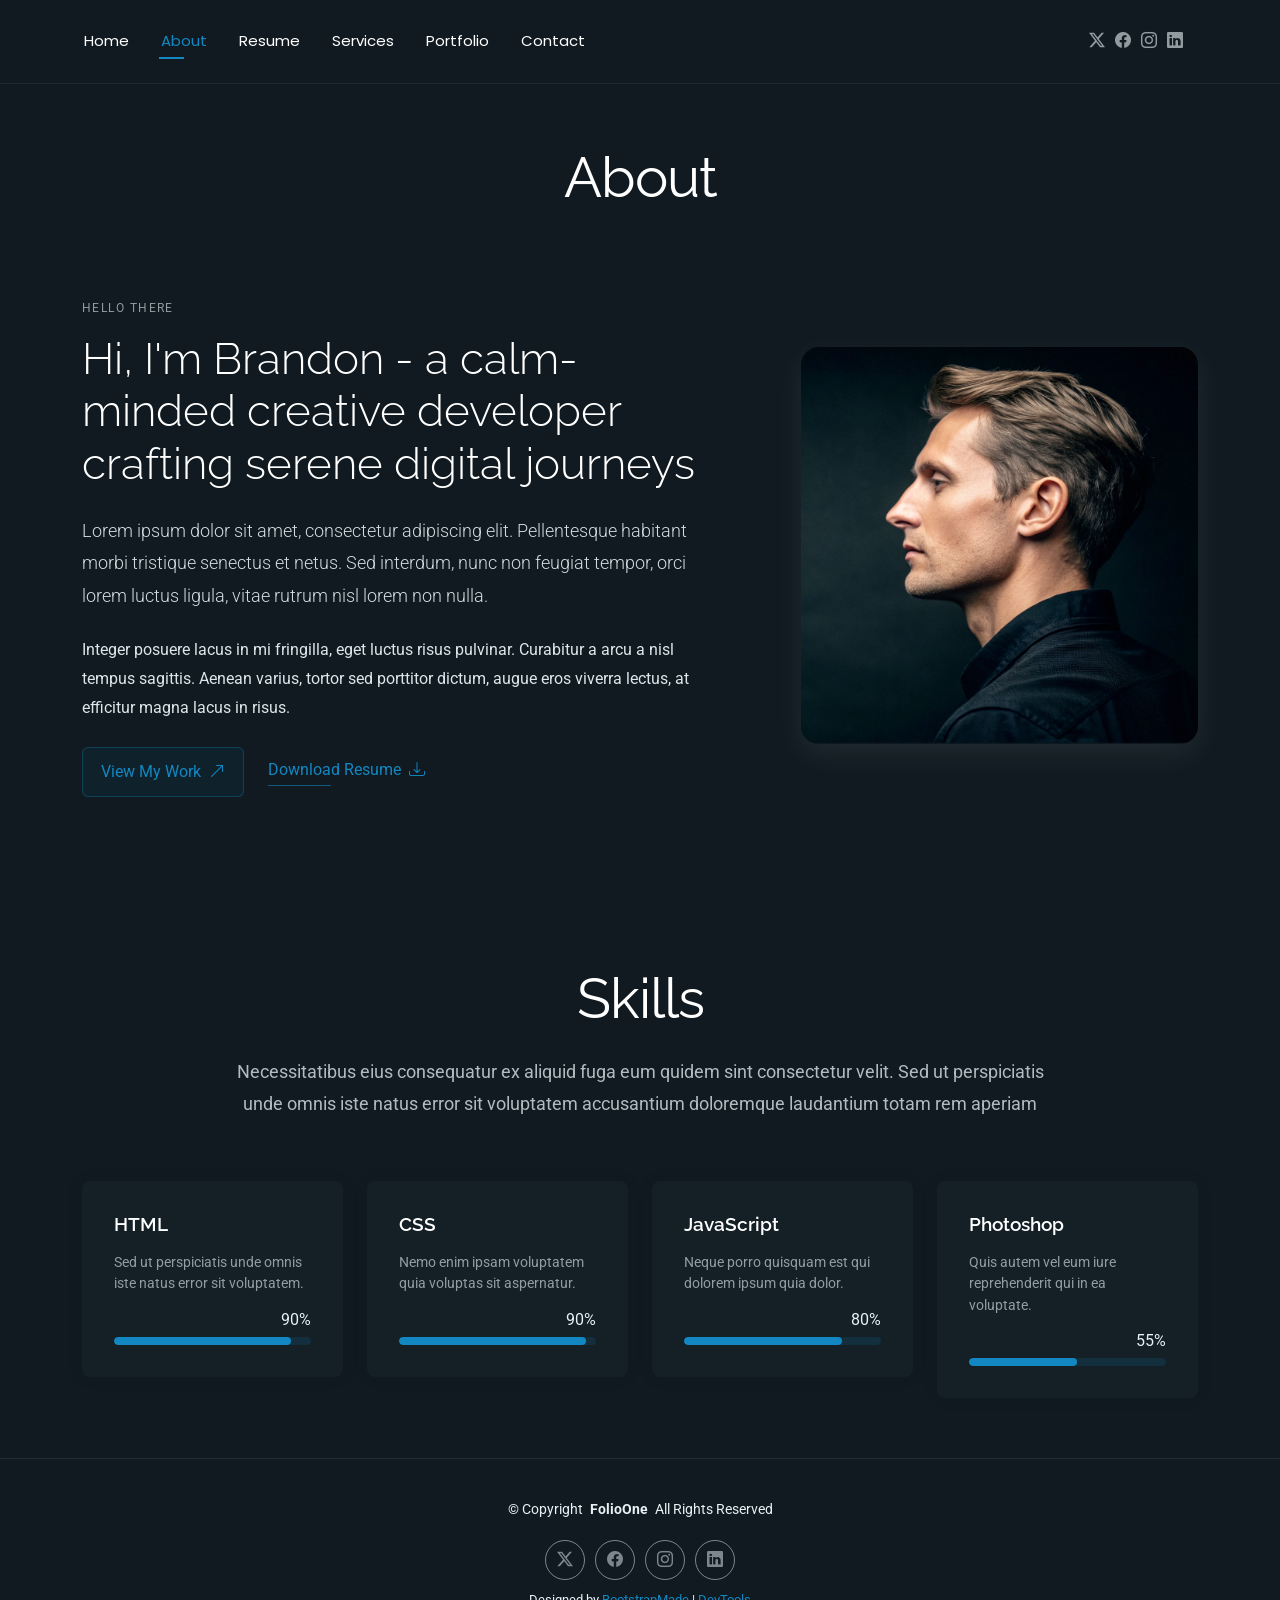
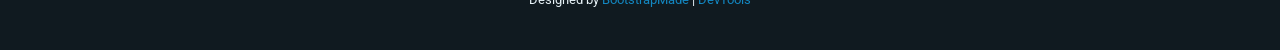
==== about.html @ 077d01af "Initial" ====
<!DOCTYPE html>
<html lang="en">

<head>
  <meta charset="utf-8">
  <meta content="width=device-width, initial-scale=1.0" name="viewport">
  <title>About - FolioOne Bootstrap Template</title>
  <meta name="description" content="">
  <meta name="keywords" content="">

  <!-- Favicons -->
  <link href="assets/img/favicon.png" rel="icon">
  <link href="assets/img/apple-touch-icon.png" rel="apple-touch-icon">

  <!-- Fonts -->
  <link href="https://fonts.googleapis.com" rel="preconnect">
  <link href="https://fonts.gstatic.com" rel="preconnect" crossorigin>
  <link href="https://fonts.googleapis.com/css2?family=Roboto:ital,wght@0,100;0,300;0,400;0,500;0,700;0,900;1,100;1,300;1,400;1,500;1,700;1,900&family=Poppins:ital,wght@0,100;0,200;0,300;0,400;0,500;0,600;0,700;0,800;0,900;1,100;1,200;1,300;1,400;1,500;1,600;1,700;1,800;1,900&family=Raleway:ital,wght@0,100;0,200;0,300;0,400;0,500;0,600;0,700;0,800;0,900;1,100;1,200;1,300;1,400;1,500;1,600;1,700;1,800;1,900&display=swap" rel="stylesheet">

  <!-- Vendor CSS Files -->
  <link href="assets/vendor/bootstrap/css/bootstrap.min.css" rel="stylesheet">
  <link href="assets/vendor/bootstrap-icons/bootstrap-icons.css" rel="stylesheet">
  <link href="assets/vendor/aos/aos.css" rel="stylesheet">
  <link href="assets/vendor/swiper/swiper-bundle.min.css" rel="stylesheet">
  <link href="assets/vendor/glightbox/css/glightbox.min.css" rel="stylesheet">

  <!-- Main CSS File -->
  <link href="assets/css/main.css" rel="stylesheet">

  <!-- =======================================================
  * Template Name: FolioOne
  * Template URL: https://bootstrapmade.com/folioone-bootstrap-portfolio-website-template/
  * Updated: Aug 23 2025 with Bootstrap v5.3.7
  * Author: BootstrapMade.com
  * License: https://bootstrapmade.com/license/
  ======================================================== -->
</head>

<body class="about-page">

  <header id="header" class="header d-flex align-items-center light-background sticky-top">
    <div class="container position-relative d-flex align-items-center justify-content-between">

      <!-- <a href="index.html" class="logo d-flex align-items-center me-auto me-xl-0">
      <img src="assets/img/logo.webp" alt="">
      <h1 class="sitename">FolioOne</h1> 
    </a> -->

      <nav id="navmenu" class="navmenu">
        <ul>
          <li><a href="index.html">Home</a></li>
          <li><a href="about.html" class="active">About</a></li>
          <li><a href="resume.html">Resume</a></li>
          <li><a href="services.html">Services</a></li>
          <li><a href="portfolio.html">Portfolio</a></li>
          <li><a href="contact.html">Contact</a></li>
        </ul>
        <i class="mobile-nav-toggle d-xl-none bi bi-list"></i>
      </nav>

      <div class="header-social-links">
        <a href="#" class="twitter"><i class="bi bi-twitter-x"></i></a>
        <a href="#" class="facebook"><i class="bi bi-facebook"></i></a>
        <a href="#" class="instagram"><i class="bi bi-instagram"></i></a>
        <a href="#" class="linkedin"><i class="bi bi-linkedin"></i></a>
      </div>

    </div>
  </header>

  <main class="main">

    <!-- About Section -->
    <section id="about" class="about section">

      <!-- Section Title -->
      <div class="container section-title" data-aos="fade-up">
        <h2>About</h2>
      </div><!-- End Section Title -->

      <div class="container" data-aos="fade-up" data-aos-delay="100">

        <!-- Intro + Photo -->
        <div class="row align-items-center justify-content-between gy-5 mb-5">
          <div class="col-lg-7" data-aos="fade-right" data-aos-delay="150">
            <div class="intro-content">
              <span class="eyebrow">Hello there</span>
              <h2 class="headline">Hi, I'm Brandon - a calm-minded creative developer crafting serene digital journeys</h2>
              <p class="lead">
                Lorem ipsum dolor sit amet, consectetur adipiscing elit. Pellentesque habitant morbi tristique senectus et netus. Sed interdum, nunc non feugiat tempor, orci lorem luctus ligula, vitae rutrum nisl lorem non nulla.
              </p>
              <p>
                Integer posuere lacus in mi fringilla, eget luctus risus pulvinar. Curabitur a arcu a nisl tempus sagittis. Aenean varius, tortor sed porttitor dictum, augue eros viverra lectus, at efficitur magna lacus in risus.
              </p>

              <div class="cta-group">
                <a href="#portfolio" class="btn-ghost">
                  View My Work <i class="bi bi-arrow-up-right"></i>
                </a>
                <a href="#" class="link-underline">
                  Download Resume <i class="bi bi-download"></i>
                </a>
              </div>
            </div>
          </div>

          <div class="col-lg-5" data-aos="zoom-in" data-aos-delay="250">
            <figure class="profile-figure text-center text-lg-end">
              <img src="assets/img/profile/profile-square-11.webp" alt="Portrait of Alex" class="img-fluid profile-photo">
            </figure>
          </div>
        </div>
        <!-- End Intro + Photo -->
      </div>
    </section><!-- /About Section -->

    <!-- Skills Section -->
    <section id="skills" class="skills section">

      <!-- Section Title -->
      <div class="container section-title" data-aos="fade-up">
        <h2>Skills</h2>
        <p>Necessitatibus eius consequatur ex aliquid fuga eum quidem sint consectetur velit. Sed ut perspiciatis unde omnis iste natus error sit voluptatem accusantium doloremque laudantium totam rem aperiam</p>
      </div><!-- End Section Title -->

      <div class="container" data-aos="fade-up" data-aos-delay="100">

        <div class="row g-4 skills-animation">

          <div class="col-md-6 col-lg-3" data-aos="fade-up" data-aos-delay="100">
            <div class="skill-box">
              <h3>HTML</h3>
              <p>Sed ut perspiciatis unde omnis iste natus error sit voluptatem.</p>
              <span class="text-end d-block">90%</span>
              <div class="progress">
                <div class="progress-bar" role="progressbar" aria-valuenow="90" aria-valuemin="0" aria-valuemax="100"></div>
              </div>
            </div>
          </div>

          <div class="col-md-6 col-lg-3" data-aos="fade-up" data-aos-delay="200">
            <div class="skill-box">
              <h3>CSS</h3>
              <p>Nemo enim ipsam voluptatem quia voluptas sit aspernatur.</p>
              <span class="text-end d-block">90%</span>
              <div class="progress">
                <div class="progress-bar" role="progressbar" aria-valuenow="95" aria-valuemin="0" aria-valuemax="100"></div>
              </div>
            </div>
          </div>

          <div class="col-md-6 col-lg-3" data-aos="fade-up" data-aos-delay="300">
            <div class="skill-box">
              <h3>JavaScript</h3>
              <p>Neque porro quisquam est qui dolorem ipsum quia dolor.</p>
              <span class="text-end d-block">80%</span>
              <div class="progress">
                <div class="progress-bar" role="progressbar" aria-valuenow="80" aria-valuemin="0" aria-valuemax="100"></div>
              </div>
            </div>
          </div>

          <div class="col-md-6 col-lg-3" data-aos="fade-up" data-aos-delay="400">
            <div class="skill-box">
              <h3>Photoshop</h3>
              <p>Quis autem vel eum iure reprehenderit qui in ea voluptate.</p>
              <span class="text-end d-block">55%</span>
              <div class="progress">
                <div class="progress-bar" role="progressbar" aria-valuenow="55" aria-valuemin="0" aria-valuemax="100">
                </div>
              </div>
            </div>
          </div>

        </div>

      </div>

    </section><!-- /Skills Section -->
  </main>

  <footer id="footer" class="footer">

    <div class="container">
      <div class="copyright text-center ">
        <p>© <span>Copyright</span> <strong class="px-1 sitename">FolioOne</strong> <span>All Rights Reserved<br></span></p>
      </div>
      <div class="social-links d-flex justify-content-center">
        <a href=""><i class="bi bi-twitter-x"></i></a>
        <a href=""><i class="bi bi-facebook"></i></a>
        <a href=""><i class="bi bi-instagram"></i></a>
        <a href=""><i class="bi bi-linkedin"></i></a>
      </div>
      <div class="credits">
        <!-- All the links in the footer should remain intact. -->
        <!-- You can delete the links only if you've purchased the pro version. -->
        <!-- Licensing information: https://bootstrapmade.com/license/ -->
        <!-- Purchase the pro version with working PHP/AJAX contact form: [buy-url] -->
        Designed by <a href="https://bootstrapmade.com/">BootstrapMade</a> | <a href="https://bootstrapmade.com/tools/">DevTools</a>
      </div>
    </div>

  </footer>

  <!-- Scroll Top -->
  <a href="#" id="scroll-top" class="scroll-top d-flex align-items-center justify-content-center"><i class="bi bi-arrow-up-short"></i></a>

  <!-- Preloader -->
  <div id="preloader"></div>

  <!-- Vendor JS Files -->
  <script src="assets/vendor/bootstrap/js/bootstrap.bundle.min.js"></script>
  <script src="assets/vendor/php-email-form/validate.js"></script>
  <script src="assets/vendor/aos/aos.js"></script>
  <script src="assets/vendor/typed.js/typed.umd.js"></script>
  <script src="assets/vendor/waypoints/noframework.waypoints.js"></script>
  <script src="assets/vendor/purecounter/purecounter_vanilla.js"></script>
  <script src="assets/vendor/swiper/swiper-bundle.min.js"></script>
  <script src="assets/vendor/imagesloaded/imagesloaded.pkgd.min.js"></script>
  <script src="assets/vendor/isotope-layout/isotope.pkgd.min.js"></script>
  <script src="assets/vendor/glightbox/js/glightbox.min.js"></script>

  <!-- Main JS File -->
  <script src="assets/js/main.js"></script>

</body>

</html>
---- assets/css/main.css ----
/**
* Template Name: FolioOne
* Template URL: https://bootstrapmade.com/folioone-bootstrap-portfolio-website-template/
* Updated: Aug 23 2025 with Bootstrap v5.3.7
* Author: BootstrapMade.com
* License: https://bootstrapmade.com/license/
*/

/*--------------------------------------------------------------
# Font & Color Variables
# Help: https://bootstrapmade.com/color-system/
--------------------------------------------------------------*/
/* Fonts */
:root {
  --default-font: "Roboto",  system-ui, -apple-system, "Segoe UI", Roboto, "Helvetica Neue", Arial, "Noto Sans", "Liberation Sans", sans-serif, "Apple Color Emoji", "Segoe UI Emoji", "Segoe UI Symbol", "Noto Color Emoji";
  --heading-font: "Raleway",  sans-serif;
  --nav-font: "Poppins",  sans-serif;
}

/* Global Colors - The following color variables are used throughout the website. Updating them here will change the color scheme of the entire website */
:root { 
  --background-color: #101a20; /* Background color for the entire website, including individual sections */
  --default-color: #e7f2f7; /* Default color used for the majority of the text content across the entire website */
  --heading-color: #ffffff; /* Color for headings, subheadings and title throughout the website */
  --accent-color: #1387c1; /* Accent color that represents your brand on the website. It's used for buttons, links, and other elements that need to stand out */
  --surface-color: #141f26; /* The surface color is used as a background of boxed elements within sections, such as cards, icon boxes, or other elements that require a visual separation from the global background. */
  --contrast-color: #ffffff; /* Contrast color for text, ensuring readability against backgrounds of accent, heading, or default colors. */
}

/* Nav Menu Colors - The following color variables are used specifically for the navigation menu. They are separate from the global colors to allow for more customization options */
:root {
  --nav-color: #ffffff;  /* The default color of the main navmenu links */
  --nav-hover-color: #1387c1; /* Applied to main navmenu links when they are hovered over or active */
  --nav-mobile-background-color: #213642; /* Used as the background color for mobile navigation menu */
  --nav-dropdown-background-color: #051117; /* Used as the background color for dropdown items that appear when hovering over primary navigation items */
  --nav-dropdown-color: #e7f2f7; /* Used for navigation links of the dropdown items in the navigation menu. */
  --nav-dropdown-hover-color: #1387c1; /* Similar to --nav-hover-color, this color is applied to dropdown navigation links when they are hovered over. */
}

/* Color Presets - These classes override global colors when applied to any section or element, providing reuse of the sam color scheme. */

.light-background {
  --background-color: #142027;
  --surface-color: #325264;
}

.dark-background {
  --background-color: #0b1419;
  --default-color: #ffffff;
  --heading-color: #ffffff;
  --surface-color: #252525;
  --contrast-color: #ffffff;
}

/* Smooth scroll */
:root {
  scroll-behavior: smooth;
}

/*--------------------------------------------------------------
# General Styling & Shared Classes
--------------------------------------------------------------*/
body {
  color: var(--default-color);
  background-color: var(--background-color);
  font-family: var(--default-font);
}

a {
  color: var(--accent-color);
  text-decoration: none;
  transition: 0.3s;
}

a:hover {
  color: color-mix(in srgb, var(--accent-color), transparent 25%);
  text-decoration: none;
}

h1,
h2,
h3,
h4,
h5,
h6 {
  color: var(--heading-color);
  font-family: var(--heading-font);
}

/* PHP Email Form Messages
------------------------------*/
.php-email-form .error-message {
  display: none;
  background: #df1529;
  color: #ffffff;
  text-align: left;
  padding: 15px;
  margin-bottom: 24px;
  font-weight: 600;
}

.php-email-form .sent-message {
  display: none;
  color: #ffffff;
  background: #059652;
  text-align: center;
  padding: 15px;
  margin-bottom: 24px;
  font-weight: 600;
}

.php-email-form .loading {
  display: none;
  background: var(--surface-color);
  text-align: center;
  padding: 15px;
  margin-bottom: 24px;
}

.php-email-form .loading:before {
  content: "";
  display: inline-block;
  border-radius: 50%;
  width: 24px;
  height: 24px;
  margin: 0 10px -6px 0;
  border: 3px solid var(--accent-color);
  border-top-color: var(--surface-color);
  animation: php-email-form-loading 1s linear infinite;
}

@keyframes php-email-form-loading {
  0% {
    transform: rotate(0deg);
  }

  100% {
    transform: rotate(360deg);
  }
}

/*--------------------------------------------------------------
# Global Header
--------------------------------------------------------------*/
.header {
  --background-color: rgba(255, 255, 255, 0);
  color: var(--default-color);
  background-color: var(--background-color);
  padding: 15px 0;
  transition: all 0.5s;
  z-index: 997;
  border-bottom: 1px solid color-mix(in srgb, var(--default-color), transparent 92%);
}

.header .logo {
  line-height: 1;
}

.header .logo img {
  max-height: 36px;
  margin-right: 8px;
}

.header .logo h1 {
  font-size: 32px;
  margin: 0;
  font-weight: 400;
  color: var(--heading-color);
}

.header .header-social-links {
  padding-right: 15px;
}

.header .header-social-links a {
  color: color-mix(in srgb, var(--default-color), transparent 40%);
  padding-left: 6px;
  display: inline-block;
  transition: 0.3s;
  font-size: 16px;
}

.header .header-social-links a:hover {
  color: var(--default-color);
}

.header .header-social-links a i {
  line-height: 0px;
}

@media (max-width: 1200px) {
  .header .logo {
    order: 1;
  }

  .header .header-social-links {
    order: 2;
  }

  .header .navmenu {
    order: 3;
  }
}

/* Global Header on Scroll
------------------------------*/
.scrolled .header {
  --background-color: rgba(16, 26, 32, 0.9);
}

/*--------------------------------------------------------------
# Navigation Menu
--------------------------------------------------------------*/
/* Desktop Navigation */
@media (min-width: 1200px) {
  .navmenu {
    padding: 0;
  }

  .navmenu ul {
    margin: 0;
    padding: 0;
    display: flex;
    list-style: none;
    align-items: center;
  }

  .navmenu li {
    position: relative;
  }

  .navmenu>ul>li {
    white-space: nowrap;
    padding: 15px 28px 15px 0;
  }

  .navmenu>ul>li:last-child {
    padding-right: 0;
  }

  .navmenu a,
  .navmenu a:focus {
    color: var(--nav-color);
    font-size: 15px;
    padding: 0 2px;
    font-family: var(--nav-font);
    font-weight: 400;
    display: flex;
    align-items: center;
    justify-content: space-between;
    white-space: nowrap;
    transition: 0.3s;
    position: relative;
  }

  .navmenu a i,
  .navmenu a:focus i {
    font-size: 12px;
    line-height: 0;
    margin-left: 5px;
    transition: 0.3s;
  }

  .navmenu>ul>li>a:before {
    content: "";
    position: absolute;
    height: 2px;
    bottom: -6px;
    left: 0;
    background-color: var(--nav-hover-color);
    visibility: hidden;
    width: 0px;
    transition: all 0.3s ease-in-out 0s;
  }

  .navmenu a:hover:before,
  .navmenu li:hover>a:before,
  .navmenu .active:before {
    visibility: visible;
    width: 25px;
  }

  .navmenu li:hover>a,
  .navmenu .active,
  .navmenu .active:focus {
    color: var(--nav-hover-color);
  }

  .navmenu .dropdown ul {
    margin: 0;
    padding: 10px 0;
    background: var(--nav-dropdown-background-color);
    display: block;
    position: absolute;
    visibility: hidden;
    left: -5px;
    top: 130%;
    opacity: 0;
    transition: 0.3s;
    border-radius: 4px;
    z-index: 99;
    box-shadow: 0px 0px 30px rgba(0, 0, 0, 0.1);
  }

  .navmenu .dropdown ul li {
    min-width: 200px;
  }

  .navmenu .dropdown ul a {
    padding: 10px 20px;
    font-size: 15px;
    text-transform: none;
    color: var(--nav-dropdown-color);
  }

  .navmenu .dropdown ul a i {
    font-size: 12px;
  }

  .navmenu .dropdown ul a:hover,
  .navmenu .dropdown ul .active:hover,
  .navmenu .dropdown ul li:hover>a {
    color: var(--nav-dropdown-hover-color);
  }

  .navmenu .dropdown:hover>ul {
    opacity: 1;
    top: 100%;
    visibility: visible;
  }

  .navmenu .dropdown .dropdown ul {
    top: 0;
    left: -90%;
    visibility: hidden;
  }

  .navmenu .dropdown .dropdown:hover>ul {
    opacity: 1;
    top: 0;
    left: -100%;
    visibility: visible;
  }
}

/* Mobile Navigation */
@media (max-width: 1199px) {
  .mobile-nav-toggle {
    color: var(--nav-color);
    font-size: 28px;
    line-height: 0;
    margin-right: 10px;
    cursor: pointer;
    transition: color 0.3s;
  }

  .navmenu {
    padding: 0;
    z-index: 9997;
  }

  .navmenu ul {
    display: none;
    list-style: none;
    position: absolute;
    inset: 60px 20px 20px 20px;
    padding: 10px 0;
    margin: 0;
    border-radius: 6px;
    background-color: var(--nav-mobile-background-color);
    border: 1px solid color-mix(in srgb, var(--default-color), transparent 90%);
    box-shadow: none;
    overflow-y: auto;
    transition: 0.3s;
    z-index: 9998;
  }

  .navmenu a,
  .navmenu a:focus {
    color: var(--nav-dropdown-color);
    padding: 10px 20px;
    font-family: var(--nav-font);
    font-size: 17px;
    font-weight: 500;
    display: flex;
    align-items: center;
    justify-content: space-between;
    white-space: nowrap;
    transition: 0.3s;
  }

  .navmenu a i,
  .navmenu a:focus i {
    font-size: 12px;
    line-height: 0;
    margin-left: 5px;
    width: 30px;
    height: 30px;
    display: flex;
    align-items: center;
    justify-content: center;
    border-radius: 50%;
    transition: 0.3s;
    background-color: color-mix(in srgb, var(--accent-color), transparent 90%);
  }

  .navmenu a i:hover,
  .navmenu a:focus i:hover {
    background-color: var(--accent-color);
    color: var(--contrast-color);
  }

  .navmenu a:hover,
  .navmenu .active,
  .navmenu .active:focus {
    color: var(--nav-dropdown-hover-color);
  }

  .navmenu .active i,
  .navmenu .active:focus i {
    background-color: var(--accent-color);
    color: var(--contrast-color);
    transform: rotate(180deg);
  }

  .navmenu .dropdown ul {
    position: static;
    display: none;
    z-index: 99;
    padding: 10px 0;
    margin: 10px 20px;
    background-color: var(--nav-dropdown-background-color);
    transition: all 0.5s ease-in-out;
  }

  .navmenu .dropdown ul ul {
    background-color: rgba(33, 37, 41, 0.1);
  }

  .navmenu .dropdown>.dropdown-active {
    display: block;
    background-color: rgba(33, 37, 41, 0.03);
  }

  .mobile-nav-active {
    overflow: hidden;
  }

  .mobile-nav-active .mobile-nav-toggle {
    color: #fff;
    position: absolute;
    font-size: 32px;
    top: 15px;
    right: 15px;
    margin-right: 0;
    z-index: 9999;
  }

  .mobile-nav-active .navmenu {
    position: fixed;
    overflow: hidden;
    inset: 0;
    background: rgba(33, 37, 41, 0.8);
    transition: 0.3s;
  }

  .mobile-nav-active .navmenu>ul {
    display: block;
  }
}

/*--------------------------------------------------------------
# Global Footer
--------------------------------------------------------------*/
.footer {
  color: var(--default-color);
  background-color: var(--background-color);
  font-size: 14px;
  padding: 40px 0;
  position: relative;
  border-top: 1px solid color-mix(in srgb, var(--default-color), transparent 92%);
}

.footer .copyright p {
  margin-bottom: 0;
}

.footer .social-links {
  margin-top: 20px;
}

.footer .social-links a {
  display: flex;
  align-items: center;
  justify-content: center;
  width: 40px;
  height: 40px;
  border-radius: 50%;
  border: 1px solid color-mix(in srgb, var(--default-color), transparent 50%);
  font-size: 16px;
  color: color-mix(in srgb, var(--default-color), transparent 50%);
  margin: 0 5px;
  transition: 0.3s;
}

.footer .social-links a:hover {
  color: var(--accent-color);
  border-color: var(--accent-color);
}

.footer .credits {
  margin-top: 10px;
  font-size: 13px;
  text-align: center;
}

/*--------------------------------------------------------------
# Preloader
--------------------------------------------------------------*/
#preloader {
  position: fixed;
  inset: 0;
  z-index: 9999;
  overflow: hidden;
  background-color: var(--background-color);
  transition: all 0.6s ease-out;
  width: 100%;
  height: 100vh;
}

#preloader:before,
#preloader:after {
  content: "";
  position: absolute;
  border: 4px solid var(--accent-color);
  border-radius: 50%;
  animation: animate-preloader 2s cubic-bezier(0, 0.2, 0.8, 1) infinite;
}

#preloader:after {
  animation-delay: -0.5s;
}

@keyframes animate-preloader {
  0% {
    width: 10px;
    height: 10px;
    top: calc(50% - 5px);
    left: calc(50% - 5px);
    opacity: 1;
  }

  100% {
    width: 72px;
    height: 72px;
    top: calc(50% - 36px);
    left: calc(50% - 36px);
    opacity: 0;
  }
}

/*--------------------------------------------------------------
# Scroll Top Button
--------------------------------------------------------------*/
.scroll-top {
  position: fixed;
  visibility: hidden;
  opacity: 0;
  right: 15px;
  bottom: -15px;
  z-index: 99999;
  background-color: var(--accent-color);
  width: 44px;
  height: 44px;
  border-radius: 50px;
  transition: all 0.4s;
}

.scroll-top i {
  font-size: 24px;
  color: var(--contrast-color);
  line-height: 0;
}

.scroll-top:hover {
  background-color: color-mix(in srgb, var(--accent-color), transparent 20%);
  color: var(--contrast-color);
}

.scroll-top.active {
  visibility: visible;
  opacity: 1;
  bottom: 15px;
}

/*--------------------------------------------------------------
# Disable aos animation delay on mobile devices
--------------------------------------------------------------*/
@media screen and (max-width: 768px) {
  [data-aos-delay] {
    transition-delay: 0 !important;
  }
}

/*--------------------------------------------------------------
# Global Page Titles & Breadcrumbs
--------------------------------------------------------------*/
.page-title {
  color: var(--default-color);
  background-color: var(--background-color);
  position: relative;
}

.page-title .heading {
  padding: 80px 0;
  border-top: 1px solid color-mix(in srgb, var(--default-color), transparent 90%);
}

.page-title .heading h1 {
  font-size: 38px;
  font-weight: 700;
}

.page-title nav {
  background-color: color-mix(in srgb, var(--default-color), transparent 96%);
  padding: 20px 0;
}

.page-title nav ol {
  display: flex;
  flex-wrap: wrap;
  list-style: none;
  padding: 0;
  margin: 0;
  font-size: 16px;
  font-weight: 400;
}

.page-title nav ol li+li {
  padding-left: 10px;
}

.page-title nav ol li+li::before {
  content: "/";
  display: inline-block;
  padding-right: 10px;
  color: color-mix(in srgb, var(--default-color), transparent 70%);
}

/*--------------------------------------------------------------
# Global Sections
--------------------------------------------------------------*/
section,
.section {
  color: var(--default-color);
  background-color: var(--background-color);
  padding: 60px 0;
  scroll-margin-top: 100px;
  overflow: clip;
}

@media (max-width: 1199px) {

  section,
  .section {
    scroll-margin-top: 66px;
  }
}

/*--------------------------------------------------------------
# Global Section Titles
--------------------------------------------------------------*/
.section-title {
  text-align: center;
  padding-bottom: 60px;
  position: relative;
}

.section-title h2 {
  font-size: 3.5rem;
  font-weight: 400;
  line-height: 1.2;
  color: var(--heading-color);
  margin-bottom: 1.5rem;
  letter-spacing: -1px;
}

@media (max-width: 768px) {
  .section-title h2 {
    font-size: 2.5rem;
  }
}

.section-title p {
  font-size: 1.125rem;
  line-height: 1.8;
  color: color-mix(in srgb, var(--default-color), transparent 25%);
  max-width: 900px;
  margin: 0 auto;
  text-wrap: balance;
}

/*--------------------------------------------------------------
# Hero Section
--------------------------------------------------------------*/
.hero {
  padding: 80px 0;
  min-height: 100vh;
  display: flex;
  align-items: center;
}

.hero .hero-content h1 {
  font-size: 3.5rem;
  font-weight: 700;
  margin-bottom: 1rem;
  line-height: 1.2;
}

.hero .hero-content h1 .highlight {
  color: var(--accent-color);
  position: relative;
}

.hero .hero-content h1 .highlight::after {
  content: "";
  position: absolute;
  bottom: 0;
  left: 0;
  width: 100%;
  height: 3px;
  background: linear-gradient(90deg, var(--accent-color), color-mix(in srgb, var(--accent-color), transparent 50%));
  border-radius: 2px;
}

@media (max-width: 768px) {
  .hero .hero-content h1 {
    font-size: 2.5rem;
  }
}

.hero .hero-content h2 {
  font-size: 1.5rem;
  font-weight: 400;
  margin-bottom: 2rem;
  color: color-mix(in srgb, var(--default-color), transparent 20%);
}

.hero .hero-content h2 .typed {
  color: var(--accent-color);
  font-weight: 600;
}

@media (max-width: 768px) {
  .hero .hero-content h2 {
    font-size: 1.25rem;
  }
}

.hero .hero-content p {
  font-size: 1.1rem;
  line-height: 1.6;
  margin-bottom: 2.5rem;
  color: color-mix(in srgb, var(--default-color), transparent 30%);
}

.hero .hero-actions {
  display: flex;
  gap: 1rem;
  margin-bottom: 3rem;
}

.hero .hero-actions .btn {
  padding: 12px 30px;
  border-radius: 50px;
  font-weight: 600;
  text-decoration: none;
  transition: all 0.3s ease;
  border: 2px solid;
}

.hero .hero-actions .btn.btn-primary {
  background: var(--accent-color);
  color: var(--contrast-color);
  border-color: var(--accent-color);
}

.hero .hero-actions .btn.btn-primary:hover {
  background: color-mix(in srgb, var(--accent-color), black 15%);
  border-color: color-mix(in srgb, var(--accent-color), black 15%);
  transform: translateY(-2px);
}

.hero .hero-actions .btn.btn-outline {
  background: transparent;
  color: var(--accent-color);
  border-color: var(--accent-color);
}

.hero .hero-actions .btn.btn-outline:hover {
  transform: translateY(-2px);
}

@media (max-width: 576px) {
  .hero .hero-actions {
    flex-direction: column;
  }

  .hero .hero-actions .btn {
    text-align: center;
  }
}

.hero .social-links {
  display: flex;
  gap: 1rem;
}

.hero .social-links a {
  width: 45px;
  height: 45px;
  background: var(--surface-color);
  border-radius: 50%;
  display: flex;
  align-items: center;
  justify-content: center;
  color: var(--default-color);
  font-size: 1.2rem;
  transition: all 0.3s ease;
}

.hero .social-links a:hover {
  background: var(--accent-color);
  color: var(--contrast-color);
  transform: translateY(-3px);
  box-shadow: 0 8px 25px color-mix(in srgb, var(--accent-color), transparent 70%);
}

.hero .hero-image {
  position: relative;
}

.hero .hero-image .image-wrapper {
  position: relative;
  max-width: 450px;
  margin: 0 auto;
}

.hero .hero-image .image-wrapper img {
  border-radius: 20px;
  box-shadow: 0 5px 15px color-mix(in srgb, var(--default-color), transparent 95%);
  transition: transform 0.3s ease;
}

.hero .hero-image .image-wrapper img:hover {
  transform: scale(1.02);
}

.hero .hero-image .floating-elements {
  position: absolute;
  top: 0;
  left: 0;
  right: 0;
  bottom: 0;
  pointer-events: none;
}

.hero .hero-image .floating-elements .floating-card {
  position: absolute;
  background: var(--surface-color);
  padding: 15px 20px;
  border-radius: 15px;
  box-shadow: 0 10px 30px color-mix(in srgb, var(--default-color), transparent 90%);
  display: flex;
  align-items: center;
  gap: 10px;
  font-weight: 600;
  animation: float 3s ease-in-out infinite;
}

.hero .hero-image .floating-elements .floating-card i {
  font-size: 1.5rem;
  color: var(--accent-color);
}

.hero .hero-image .floating-elements .floating-card.design {
  top: 10%;
  right: -10%;
  animation-delay: 0s;
}

.hero .hero-image .floating-elements .floating-card.code {
  bottom: 30%;
  left: -15%;
  animation-delay: 1s;
}

.hero .hero-image .floating-elements .floating-card.creativity {
  top: 60%;
  right: -5%;
  animation-delay: 2s;
}

@media (max-width: 992px) {
  .hero .hero-image .floating-elements .floating-card {
    display: none;
  }
}

@keyframes float {

  0%,
  100% {
    transform: translateY(0px);
  }

  50% {
    transform: translateY(-10px);
  }
}

@media (max-width: 992px) {
  .hero .hero-content {
    text-align: center;
    margin-bottom: 3rem;
  }
}

/*--------------------------------------------------------------
# About Section
--------------------------------------------------------------*/
.about .intro-content .eyebrow {
  display: inline-block;
  letter-spacing: 0.12em;
  text-transform: uppercase;
  font-size: 12px;
  color: color-mix(in srgb, var(--default-color), transparent 40%);
  margin-bottom: 16px;
}

.about .intro-content .headline {
  font-family: var(--heading-font);
  font-weight: 300;
  line-height: 1.2;
  font-size: clamp(28px, 4vw, 44px);
  margin: 0 0 24px 0;
}

.about .intro-content .lead {
  font-size: 18px;
  line-height: 1.8;
  color: color-mix(in srgb, var(--default-color), transparent 10%);
  margin-bottom: 24px;
}

.about .intro-content p {
  line-height: 1.8;
  margin-bottom: 24px;
  color: color-mix(in srgb, var(--default-color), transparent 5%);
}

.about .intro-content .cta-group {
  display: flex;
  gap: 24px;
  align-items: center;
  margin-top: 24px;
}

.about .intro-content .cta-group .btn-ghost {
  display: inline-flex;
  align-items: center;
  gap: 8px;
  padding: 12px 18px;
  border-radius: 6px;
  color: var(--accent-color);
  background: color-mix(in srgb, var(--accent-color), transparent 92%);
  border: 1px solid color-mix(in srgb, var(--accent-color), transparent 70%);
  transition: 0.3s ease-in-out;
}

.about .intro-content .cta-group .btn-ghost:hover,
.about .intro-content .cta-group .btn-ghost:focus {
  color: var(--contrast-color);
  background: var(--accent-color);
  border-color: var(--accent-color);
  outline: none;
  box-shadow: 0 0 0 3px color-mix(in srgb, var(--accent-color), transparent 70%);
}

.about .intro-content .cta-group .link-underline {
  display: inline-flex;
  align-items: center;
  gap: 8px;
  position: relative;
  color: var(--accent-color);
  padding-bottom: 4px;
  transition: 0.3s ease-in-out;
}

.about .intro-content .cta-group .link-underline::after {
  content: "";
  position: absolute;
  left: 0;
  right: 0;
  bottom: 0;
  height: 1px;
  background: color-mix(in srgb, var(--accent-color), transparent 40%);
  transform: scaleX(0.4);
  transform-origin: left;
  transition: 0.3s ease-in-out;
}

.about .intro-content .cta-group .link-underline:hover,
.about .intro-content .cta-group .link-underline:focus {
  color: color-mix(in srgb, var(--accent-color), transparent 10%);
  outline: none;
}

.about .intro-content .cta-group .link-underline:hover::after,
.about .intro-content .cta-group .link-underline:focus::after {
  transform: scaleX(1);
}

.about .profile-figure {
  margin: 0;
}

.about .profile-figure .profile-photo {
  width: 88%;
  max-width: 440px;
  border-radius: 18px;
  box-shadow: 0 10px 30px color-mix(in srgb, var(--default-color), transparent 92%);
  transform: translateY(0);
  transition: transform 0.3s ease-in-out;
}

.about .profile-figure .profile-caption {
  margin-top: 24px;
  display: flex;
  align-items: center;
  justify-content: center;
}

.about .profile-figure .profile-caption .meta {
  font-size: 14px;
  color: color-mix(in srgb, var(--default-color), transparent 20%);
}

.about .profile-figure .profile-caption .meta .funfact {
  font-size: 13px;
  margin-top: 4px;
  color: color-mix(in srgb, var(--default-color), transparent 35%);
}

.about .profile-figure:hover .profile-photo {
  transform: translateY(-4px);
}

.about .skill-item {
  padding: 24px;
  border-radius: 6px;
  transition: 0.3s ease-in-out;
  background: color-mix(in srgb, var(--surface-color), var(--accent-color) 2%);
  border: 1px solid color-mix(in srgb, var(--default-color), transparent 88%);
  height: 100%;
}

.about .skill-item i {
  font-size: 24px;
  color: var(--accent-color);
  margin-bottom: 16px;
  display: inline-block;
}

.about .skill-item h3 {
  font-size: 16px;
  margin-bottom: 6px;
  font-weight: 500;
}

.about .skill-item p {
  margin: 0;
  font-size: 14px;
  color: color-mix(in srgb, var(--default-color), transparent 25%);
}

.about .skill-item:hover {
  transform: translateY(-3px);
  border-color: color-mix(in srgb, var(--accent-color), transparent 60%);
  box-shadow: 0 10px 30px color-mix(in srgb, var(--default-color), transparent 92%);
}

.about .timeline-item {
  position: relative;
  padding-left: 26px;
}

.about .timeline-item time {
  display: inline-block;
  font-size: 12px;
  letter-spacing: 0.08em;
  text-transform: uppercase;
  color: color-mix(in srgb, var(--default-color), transparent 45%);
  margin-bottom: 6px;
}

.about .timeline-item h4 {
  font-size: 18px;
  font-weight: 400;
  margin: 0 0 6px;
}

.about .timeline-item p {
  font-size: 14px;
  color: color-mix(in srgb, var(--default-color), transparent 25%);
  margin: 0;
}

.about .timeline-item .dot {
  position: absolute;
  left: 0;
  top: 4px;
  width: 10px;
  height: 10px;
  border-radius: 50%;
  background: var(--accent-color);
  box-shadow: 0 0 0 6px color-mix(in srgb, var(--accent-color), transparent 80%);
}

.about .personal-quote {
  padding: 24px 0;
}

.about .personal-quote p {
  font-family: var(--heading-font);
  font-weight: 300;
  font-size: clamp(20px, 3vw, 28px);
  line-height: 1.5;
  color: color-mix(in srgb, var(--default-color), transparent 5%);
  margin: 0 auto;
  max-width: 800px;
}

.about .fact-pill {
  display: flex;
  align-items: center;
  justify-content: center;
  gap: 10px;
  padding: 10px 14px;
  border-radius: 999px;
  border: 1px solid color-mix(in srgb, var(--default-color), transparent 85%);
  background: var(--surface-color);
  color: color-mix(in srgb, var(--default-color), transparent 10%);
  transition: 0.3s ease-in-out;
}

.about .fact-pill i {
  color: var(--accent-color);
}

.about .fact-pill span {
  font-size: 14px;
}

.about .fact-pill:hover {
  transform: translateY(-2px);
  border-color: color-mix(in srgb, var(--accent-color), transparent 60%);
  box-shadow: 0 10px 30px color-mix(in srgb, var(--default-color), transparent 92%);
}

.about .fact-pill:focus-within {
  box-shadow: 0 0 0 3px color-mix(in srgb, var(--accent-color), transparent 70%);
}

@media (max-width: 992px) {
  .about .profile-figure {
    text-align: center !important;
  }

  .about .profile-figure .profile-photo {
    width: 72%;
  }

  .about .intro-content .cta-group {
    flex-wrap: wrap;
  }
}

@media (max-width: 576px) {
  .about .profile-figure .profile-photo {
    width: 100%;
  }
}

/*--------------------------------------------------------------
# Skills Section
--------------------------------------------------------------*/
.skills .skill-box {
  background-color: var(--surface-color);
  padding: 2rem;
  border-radius: 8px;
  box-shadow: 0 0 20px rgba(0, 0, 0, 0.05);
}

.skills .skill-box h3 {
  font-size: 1.2rem;
  margin-bottom: 1rem;
  font-weight: 600;
}

.skills .skill-box p {
  font-size: 0.9rem;
  margin-bottom: 0.8rem;
  opacity: 0.6;
}

.skills .skill-box .progress {
  background-color: color-mix(in srgb, var(--accent-color), transparent 85%);
  border-radius: 50px;
  height: 8px;
  margin-top: 5px;
  overflow: hidden;
}

.skills .skill-box .progress .progress-bar {
  background-color: var(--accent-color);
  height: 100%;
  position: relative;
  border-radius: 50px;
  transition: 0.9s;
  width: 1px;
}

/*--------------------------------------------------------------
# Stats Section
--------------------------------------------------------------*/
.stats .avatars {
  position: relative;
}

.stats .avatars img {
  width: 60px;
  height: 60px;
  border: 3px solid var(--accent-color);
  margin-right: -15px;
  transition: transform 0.3s ease;
}

.stats .avatars img:hover {
  transform: translateY(-5px);
  z-index: 2;
}

.stats .counters h2 {
  color: var(--heading-color);
  font-size: 48px;
  font-weight: 700;
  margin-bottom: 10px;
}

.stats .counters h2 span {
  display: inline-block;
}

.stats .counters p {
  color: var(--default-color);
  font-size: 18px;
  margin: 0;
  opacity: 0.9;
}

@media (max-width: 991px) {
  .stats .row {
    text-align: center;
  }

  .stats .avatars {
    justify-content: center;
    margin-bottom: 40px;
  }

  .stats .counters h2 {
    font-size: 36px;
  }

  .stats .counters p {
    font-size: 16px;
  }

  .stats .counters .col-md-4 {
    margin-bottom: 30px;
  }

  .stats .counters .col-md-4:last-child {
    margin-bottom: 0;
  }
}

@media (max-width: 576px) {
  .stats {
    padding: 60px 0;
  }

  .stats .avatars {
    flex-wrap: wrap;
    justify-content: center;
  }

  .stats .avatars img {
    margin: 0 -8px;
  }
}

/*--------------------------------------------------------------
# Testimonials Section
--------------------------------------------------------------*/
.testimonials .testimonials-carousel,
.testimonials .testimonials-slider {
  overflow: hidden;
}

.testimonials .testimonial-item .testimonial-content {
  border-left: 3px solid var(--accent-color);
  padding-left: 30px;
}

.testimonials .testimonial-item .testimonial-img {
  border-radius: 50%;
  border: 4px solid var(--background-color);
  margin: 0 auto;
}

.testimonials .testimonial-item h3 {
  font-size: 20px;
  font-weight: bold;
  margin: 10px 0 5px 0;
}

.testimonials .testimonial-item h4 {
  font-size: 14px;
  color: color-mix(in srgb, var(--default-color), transparent 40%);
  margin: 0 0 10px 0;
}

.testimonials .testimonial-item .stars i {
  color: #ffc107;
  margin: 0 1px;
}

.testimonials .testimonial-item .quote-icon-left,
.testimonials .testimonial-item .quote-icon-right {
  color: color-mix(in srgb, var(--accent-color), transparent 50%);
  font-size: 26px;
  line-height: 0;
}

.testimonials .testimonial-item .quote-icon-left {
  display: inline-block;
  left: -5px;
  position: relative;
}

.testimonials .testimonial-item .quote-icon-right {
  display: inline-block;
  right: -5px;
  position: relative;
  top: 10px;
  transform: scale(-1, -1);
}

.testimonials .testimonial-item p {
  font-style: italic;
}

.testimonials .swiper-wrapper {
  height: auto;
}

.testimonials .swiper-pagination {
  margin-top: 30px;
  position: relative;
}

.testimonials .swiper-pagination .swiper-pagination-bullet {
  width: 12px;
  height: 12px;
  background-color: color-mix(in srgb, var(--default-color), transparent 85%);
  opacity: 1;
}

.testimonials .swiper-pagination .swiper-pagination-bullet-active {
  background-color: var(--accent-color);
}

/*--------------------------------------------------------------
# Resume Section
--------------------------------------------------------------*/
.resume .resume-item {
  margin-bottom: 3rem;
}

.resume .resume-item .resume-title {
  font-size: 1.75rem;
  font-weight: 700;
  margin-bottom: 1.5rem;
  padding-bottom: 1.5rem;
  position: relative;
  color: var(--heading-color);
}

.resume .resume-item .resume-title::after {
  content: "";
  position: absolute;
  display: block;
  width: 50px;
  height: 3px;
  background: var(--accent-color);
  bottom: 0;
  left: 0;
}

.resume .resume-item .resume-content {
  padding-left: 1.25rem;
  border-left: 2px solid color-mix(in srgb, var(--accent-color), transparent 85%);
}

.resume .resume-item article {
  position: relative;
  margin-bottom: 2.5rem;
}

.resume .resume-item article::before {
  content: "";
  position: absolute;
  width: 16px;
  height: 16px;
  border-radius: 50%;
  left: -1.8rem;
  top: 0.25rem;
  background: var(--background-color);
  border: 2px solid var(--accent-color);
}

.resume .resume-item article h4 {
  font-size: 1.25rem;
  font-weight: 600;
  margin-bottom: 0.5rem;
  color: var(--heading-color);
}

.resume .resume-item article h5 {
  font-size: 1rem;
  background: color-mix(in srgb, var(--accent-color), transparent 92%);
  padding: 0.375rem 0.75rem;
  display: inline-block;
  font-weight: 600;
  margin: 0.5rem 0;
  color: var(--accent-color);
  border-radius: 4px;
}

.resume .resume-item article .institution,
.resume .resume-item article .company {
  font-size: 1rem;
  margin-bottom: 1rem;
  color: color-mix(in srgb, var(--default-color), transparent 25%);
}

.resume .resume-item article p {
  margin-bottom: 1rem;
}

.resume .resume-item article ul {
  padding-left: 1.25rem;
  margin-bottom: 0;
}

.resume .resume-item article ul li {
  padding-bottom: 0.75rem;
  position: relative;
}

.resume .resume-item article ul li:last-child {
  padding-bottom: 0;
}

.resume .skill-item {
  margin-bottom: 2rem;
}

.resume .skill-item h4 {
  font-size: 1rem;
  font-weight: 600;
  margin-bottom: 0.75rem;
  color: var(--heading-color);
}

.resume .skill-item .progress {
  height: 0.75rem;
  background-color: color-mix(in srgb, var(--accent-color), transparent 92%);
  border-radius: 1rem;
  overflow: visible;
}

.resume .skill-item .progress .progress-bar {
  background-color: var(--accent-color);
  position: relative;
  border-radius: 1rem;
  width: 0;
  transition: width 1s ease;
}

.resume .skill-item .progress .progress-bar::after {
  content: attr(aria-valuenow) "%";
  position: absolute;
  right: 0;
  top: -1.75rem;
  font-size: 0.875rem;
  font-weight: 600;
  color: var(--accent-color);
}

@media (max-width: 991.98px) {
  .resume .resume-item {
    margin-bottom: 2rem;
  }
}

@media (max-width: 767.98px) {
  .resume .resume-content {
    padding-left: 1rem !important;
  }

  .resume article::before {
    left: -2rem !important;
  }
}

/*--------------------------------------------------------------
# Services Section
--------------------------------------------------------------*/
.services .service-item {
  display: flex;
  background-color: var(--surface-color);
  border-radius: 12px;
  padding: 2rem;
  height: 100%;
  position: relative;
  overflow: hidden;
  box-shadow: 0 5px 20px rgba(0, 0, 0, 0.03);
  transition: all 0.4s ease;
}

.services .service-item::before {
  content: "";
  position: absolute;
  left: 0;
  top: 0;
  height: 100%;
  width: 4px;
  background-color: var(--accent-color);
  transform: scaleY(0);
  transform-origin: bottom;
  transition: transform 0.4s cubic-bezier(0.65, 0, 0.35, 1);
}

.services .service-item:hover {
  box-shadow: 0 10px 30px rgba(0, 0, 0, 0.08);
  transform: translateY(-5px);
}

.services .service-item:hover::before {
  transform: scaleY(1);
}

.services .service-item:hover .service-icon {
  background-color: var(--accent-color);
  color: var(--contrast-color);
  transform: rotateY(180deg);
}

.services .service-item:hover .service-icon i {
  transform: rotateY(180deg);
}

.services .service-item:hover .service-link i {
  transform: translateX(5px);
}

.services .service-icon {
  flex-shrink: 0;
  width: 70px;
  height: 70px;
  border-radius: 12px;
  background-color: color-mix(in srgb, var(--accent-color), transparent 90%);
  color: var(--accent-color);
  display: flex;
  align-items: center;
  justify-content: center;
  margin-right: 1.5rem;
  transition: all 0.5s ease;
}

.services .service-icon i {
  font-size: 2rem;
  transition: transform 0.5s ease;
}

.services .service-content {
  flex-grow: 1;
}

.services .service-content h3 {
  font-size: 1.4rem;
  margin-bottom: 1rem;
  font-weight: 700;
  color: var(--heading-color);
}

.services .service-content p {
  margin-bottom: 1.25rem;
  color: color-mix(in srgb, var(--default-color), transparent 20%);
}

.services .service-link {
  display: inline-flex;
  align-items: center;
  color: var(--accent-color);
  font-weight: 600;
  text-decoration: none;
  transition: color 0.3s ease;
}

.services .service-link span {
  margin-right: 0.5rem;
}

.services .service-link i {
  transition: transform 0.3s ease;
}

.services .service-link:hover {
  color: color-mix(in srgb, var(--accent-color), transparent 25%);
}

@media (max-width: 767.98px) {
  .services .service-item {
    padding: 1.5rem;
    margin-bottom: 1rem;
  }

  .services .service-icon {
    width: 60px;
    height: 60px;
    margin-right: 1rem;
  }

  .services .service-icon i {
    font-size: 1.5rem;
  }

  .services .service-content h3 {
    font-size: 1.2rem;
    margin-bottom: 0.75rem;
  }

  .services .service-content p {
    margin-bottom: 1rem;
    font-size: 0.95rem;
  }
}

@media (max-width: 575.98px) {
  .services .service-item {
    flex-direction: column;
    text-align: center;
  }

  .services .service-item::before {
    width: 100%;
    height: 4px;
    transform: scaleX(0);
    transform-origin: left;
  }

  .services .service-item:hover::before {
    transform: scaleX(1);
  }

  .services .service-icon {
    margin-right: 0;
    margin-bottom: 1.25rem;
  }

  .services .service-link {
    justify-content: center;
  }
}

/*--------------------------------------------------------------
# Service Details Section
--------------------------------------------------------------*/
.service-details .service-hero {
  margin-bottom: 4rem;
}

.service-details .service-hero .service-meta {
  display: flex;
  align-items: center;
  gap: 1rem;
  margin-bottom: 1.5rem;
}

.service-details .service-hero .service-meta .service-category {
  background: color-mix(in srgb, var(--accent-color), transparent 85%);
  color: var(--accent-color);
  padding: 0.5rem 1rem;
  border-radius: 20px;
  font-size: 0.85rem;
  font-weight: 500;
  letter-spacing: 0.5px;
}

.service-details .service-hero .service-meta .reading-time {
  color: color-mix(in srgb, var(--default-color), transparent 50%);
  font-size: 0.9rem;
  font-weight: 300;
}

.service-details .service-hero h1 {
  font-size: 3.5rem;
  font-weight: 300;
  line-height: 1.2;
  margin-bottom: 1.5rem;
  color: var(--heading-color);
  letter-spacing: -0.02em;
}

.service-details .service-hero .service-description {
  font-size: 1.25rem;
  line-height: 1.7;
  color: color-mix(in srgb, var(--default-color), transparent 25%);
  font-weight: 300;
  margin: 0;
}

.service-details .service-visual {
  margin-bottom: 4rem;
  overflow: hidden;
  border-radius: 4px;
}

.service-details .service-visual img {
  width: 100%;
  height: 400px;
  object-fit: cover;
  transition: transform 0.5s ease;
}

.service-details .service-visual img:hover {
  transform: scale(1.02);
}

.service-details .service-narrative {
  margin-bottom: 5rem;
}

.service-details .service-narrative h3 {
  font-size: 2rem;
  font-weight: 300;
  margin-bottom: 2rem;
  color: var(--heading-color);
  letter-spacing: -0.01em;
}

.service-details .service-narrative p {
  font-size: 1.1rem;
  line-height: 1.8;
  margin-bottom: 2rem;
  color: var(--default-color);
  font-weight: 300;
}

.service-details .benefits-grid {
  display: grid;
  grid-template-columns: repeat(auto-fit, minmax(280px, 1fr));
  gap: 2.5rem;
  margin-top: 3rem;
}

.service-details .benefits-grid .benefit-card {
  text-align: center;
  padding: 0;
}

.service-details .benefits-grid .benefit-card .benefit-icon {
  width: 60px;
  height: 60px;
  background: color-mix(in srgb, var(--accent-color), transparent 90%);
  border-radius: 50%;
  display: flex;
  align-items: center;
  justify-content: center;
  margin: 0 auto 1.5rem;
  transition: all 0.3s ease;
}

.service-details .benefits-grid .benefit-card .benefit-icon i {
  font-size: 1.5rem;
  color: var(--accent-color);
}

.service-details .benefits-grid .benefit-card:hover .benefit-icon {
  background: var(--accent-color);
  transform: translateY(-2px);
}

.service-details .benefits-grid .benefit-card:hover .benefit-icon i {
  color: var(--contrast-color);
}

.service-details .benefits-grid .benefit-card h4 {
  font-size: 1.2rem;
  font-weight: 400;
  margin-bottom: 1rem;
  color: var(--heading-color);
}

.service-details .benefits-grid .benefit-card p {
  font-size: 1rem;
  line-height: 1.6;
  color: color-mix(in srgb, var(--default-color), transparent 30%);
  margin: 0;
}

.service-details .timeline-section {
  margin-bottom: 4rem;
}

.service-details .timeline-section h3 {
  font-size: 2rem;
  font-weight: 300;
  margin-bottom: 3rem;
  color: var(--heading-color);
  letter-spacing: -0.01em;
}

.service-details .timeline-section .timeline {
  position: relative;
}

.service-details .timeline-section .timeline::before {
  content: "";
  position: absolute;
  left: 30px;
  top: 0;
  bottom: 0;
  width: 1px;
  background: color-mix(in srgb, var(--default-color), transparent 85%);
}

.service-details .timeline-section .timeline .timeline-item {
  position: relative;
  padding-left: 80px;
  margin-bottom: 3rem;
}

.service-details .timeline-section .timeline .timeline-item:last-child {
  margin-bottom: 0;
}

.service-details .timeline-section .timeline .timeline-item .timeline-marker {
  position: absolute;
  left: 0;
  top: 0;
  width: 60px;
  height: 60px;
  background: var(--surface-color);
  border: 2px solid color-mix(in srgb, var(--accent-color), transparent 70%);
  border-radius: 50%;
  display: flex;
  align-items: center;
  justify-content: center;
  z-index: 1;
}

.service-details .timeline-section .timeline .timeline-item .timeline-marker span {
  font-size: 1.2rem;
  font-weight: 500;
  color: var(--accent-color);
}

.service-details .timeline-section .timeline .timeline-item .timeline-content h4 {
  font-size: 1.3rem;
  font-weight: 400;
  margin-bottom: 0.75rem;
  color: var(--heading-color);
}

.service-details .timeline-section .timeline .timeline-item .timeline-content p {
  font-size: 1rem;
  line-height: 1.6;
  margin-bottom: 0.5rem;
  color: var(--default-color);
}

.service-details .timeline-section .timeline .timeline-item .timeline-content small {
  color: color-mix(in srgb, var(--default-color), transparent 40%);
  font-size: 0.9rem;
  font-weight: 500;
}

.service-details .service-sidebar {
  padding-left: 2rem;
}

@media (max-width: 992px) {
  .service-details .service-sidebar {
    padding-left: 0;
    margin-top: 4rem;
  }
}

.service-details .overview-card,
.service-details .success-story,
.service-details .consultation-form {
  background: var(--surface-color);
  border-radius: 8px;
  padding: 2.5rem;
  margin-bottom: 2.5rem;
  border: 1px solid color-mix(in srgb, var(--default-color), transparent 93%);
  transition: all 0.3s ease;
}

.service-details .overview-card:hover,
.service-details .success-story:hover,
.service-details .consultation-form:hover {
  border-color: color-mix(in srgb, var(--accent-color), transparent 80%);
}

.service-details .overview-card .overview-header h4 {
  font-size: 1.4rem;
  font-weight: 400;
  margin-bottom: 2rem;
  color: var(--heading-color);
}

.service-details .overview-card .overview-stats {
  display: grid;
  grid-template-columns: repeat(3, 1fr);
  gap: 1.5rem;
  margin-bottom: 2rem;
}

.service-details .overview-card .overview-stats .stat-item {
  text-align: center;
}

.service-details .overview-card .overview-stats .stat-item .stat-number {
  font-size: 2rem;
  font-weight: 300;
  color: var(--accent-color);
  line-height: 1;
  margin-bottom: 0.5rem;
}

.service-details .overview-card .overview-stats .stat-item .stat-label {
  font-size: 0.85rem;
  color: color-mix(in srgb, var(--default-color), transparent 40%);
  font-weight: 500;
  text-transform: uppercase;
  letter-spacing: 0.5px;
}

.service-details .overview-card .overview-details {
  border-top: 1px solid color-mix(in srgb, var(--default-color), transparent 90%);
  padding-top: 1.5rem;
}

.service-details .overview-card .overview-details .detail-row {
  display: flex;
  justify-content: space-between;
  align-items: center;
  margin-bottom: 1rem;
}

.service-details .overview-card .overview-details .detail-row:last-child {
  margin-bottom: 0;
}

.service-details .overview-card .overview-details .detail-row .detail-label {
  font-size: 0.95rem;
  color: color-mix(in srgb, var(--default-color), transparent 30%);
  font-weight: 400;
}

.service-details .overview-card .overview-details .detail-row .detail-value {
  font-size: 0.95rem;
  color: var(--heading-color);
  font-weight: 500;
}

.service-details .success-story .story-quote p {
  font-size: 1.1rem;
  line-height: 1.7;
  color: color-mix(in srgb, var(--default-color), transparent 20%);
  font-style: italic;
  margin-bottom: 2rem;
}

.service-details .success-story .story-author {
  display: flex;
  align-items: center;
  gap: 1rem;
  margin-bottom: 1.5rem;
}

.service-details .success-story .story-author .author-avatar {
  width: 50px;
  height: 50px;
  border-radius: 50%;
  object-fit: cover;
}

.service-details .success-story .story-author .author-details h5 {
  font-size: 1rem;
  font-weight: 500;
  margin-bottom: 0.25rem;
  color: var(--heading-color);
}

.service-details .success-story .story-author .author-details span {
  display: block;
  font-size: 0.9rem;
  color: color-mix(in srgb, var(--default-color), transparent 40%);
  margin-bottom: 0.25rem;
}

.service-details .success-story .story-author .author-details small {
  font-size: 0.8rem;
  color: color-mix(in srgb, var(--default-color), transparent 50%);
}

.service-details .success-story .story-metrics {
  display: grid;
  grid-template-columns: repeat(2, 1fr);
  gap: 1rem;
  padding-top: 1.5rem;
  border-top: 1px solid color-mix(in srgb, var(--default-color), transparent 90%);
}

.service-details .success-story .story-metrics .metric {
  text-align: center;
}

.service-details .success-story .story-metrics .metric .metric-value {
  font-size: 1.5rem;
  font-weight: 500;
  color: var(--accent-color);
  display: block;
  margin-bottom: 0.25rem;
}

.service-details .success-story .story-metrics .metric .metric-label {
  font-size: 0.8rem;
  color: color-mix(in srgb, var(--default-color), transparent 40%);
  text-transform: uppercase;
  letter-spacing: 0.5px;
}

.service-details .consultation-form .form-header {
  margin-bottom: 2rem;
}

.service-details .consultation-form .form-header h4 {
  font-size: 1.4rem;
  font-weight: 400;
  margin-bottom: 0.75rem;
  color: var(--heading-color);
}

.service-details .consultation-form .form-header p {
  font-size: 0.95rem;
  line-height: 1.6;
  color: color-mix(in srgb, var(--default-color), transparent 30%);
  margin: 0;
}

.service-details .consultation-form .form-group {
  margin-bottom: 1.5rem;
}

.service-details .consultation-form .form-input {
  width: 100%;
  padding: 1rem;
  border: 1px solid color-mix(in srgb, var(--default-color), transparent 85%);
  border-radius: 4px;
  font-size: 0.95rem;
  transition: all 0.3s ease;
  background: transparent;
}

.service-details .consultation-form .form-input:focus {
  outline: none;
  border-color: var(--accent-color);
  box-shadow: 0 0 0 3px color-mix(in srgb, var(--accent-color), transparent 90%);
}

.service-details .consultation-form input[type=text],
.service-details .consultation-form input[type=email],
.service-details .consultation-form input[type=tel],
.service-details .consultation-form select,
.service-details .consultation-form textarea {
  color: var(--default-color);
  background-color: var(--surface-color);
  font-size: 14px;
  border-color: color-mix(in srgb, var(--default-color), transparent 80%);
}

.service-details .consultation-form input[type=text]:focus,
.service-details .consultation-form input[type=email]:focus,
.service-details .consultation-form input[type=tel]:focus,
.service-details .consultation-form select:focus,
.service-details .consultation-form textarea:focus {
  border-color: var(--accent-color);
}

.service-details .consultation-form input[type=text]::placeholder,
.service-details .consultation-form input[type=email]::placeholder,
.service-details .consultation-form input[type=tel]::placeholder,
.service-details .consultation-form select::placeholder,
.service-details .consultation-form textarea::placeholder {
  color: color-mix(in srgb, var(--default-color), transparent 70%);
}

.service-details .consultation-form .btn-consultation {
  background: var(--accent-color);
  color: var(--contrast-color);
  border: none;
  padding: 1rem 2rem;
  border-radius: 4px;
  font-size: 0.95rem;
  font-weight: 500;
  width: 100%;
  display: flex;
  align-items: center;
  justify-content: center;
  gap: 0.5rem;
  transition: all 0.3s ease;
  text-transform: none;
}

.service-details .consultation-form .btn-consultation:hover {
  background: color-mix(in srgb, var(--accent-color), transparent 10%);
  transform: translateY(-1px);
}

.service-details .consultation-form .btn-consultation i {
  font-size: 0.9rem;
}

@media (max-width: 768px) {
  .service-details .service-hero h1 {
    font-size: 2.5rem;
  }

  .service-details .service-hero .service-description {
    font-size: 1.1rem;
  }

  .service-details .service-visual img {
    height: 250px;
  }

  .service-details .benefits-grid {
    grid-template-columns: 1fr;
    gap: 2rem;
  }

  .service-details .timeline-section .timeline::before {
    left: 20px;
  }

  .service-details .timeline-section .timeline .timeline-item {
    padding-left: 60px;
  }

  .service-details .timeline-section .timeline .timeline-item .timeline-marker {
    width: 40px;
    height: 40px;
  }

  .service-details .timeline-section .timeline .timeline-item .timeline-marker span {
    font-size: 1rem;
  }

  .service-details .overview-card .overview-stats {
    grid-template-columns: 1fr;
    gap: 1rem;
  }
}

/*--------------------------------------------------------------
# Portfolio Section
--------------------------------------------------------------*/
.portfolio .portfolio-filters {
  display: flex;
  justify-content: center;
  flex-wrap: wrap;
  gap: 10px;
  margin-bottom: 30px;
  padding: 0;
  list-style: none;
}

.portfolio .portfolio-filters li {
  padding: 8px 20px;
  font-size: 0.95rem;
  font-weight: 500;
  border-radius: 30px;
  cursor: pointer;
  transition: all 0.3s ease;
  background-color: color-mix(in srgb, var(--accent-color), transparent 90%);
  color: var(--accent-color);
}

.portfolio .portfolio-filters li:hover {
  background-color: color-mix(in srgb, var(--accent-color), transparent 80%);
}

.portfolio .portfolio-filters li.filter-active {
  background-color: var(--accent-color);
  color: var(--contrast-color);
}

.portfolio .portfolio-card {
  background-color: var(--surface-color);
  border-radius: 10px;
  overflow: hidden;
  box-shadow: 0 5px 15px rgba(0, 0, 0, 0.05);
  margin-bottom: 30px;
  transition: all 0.3s ease;
}

.portfolio .portfolio-card:hover {
  transform: translateY(-10px);
  box-shadow: 0 10px 30px rgba(0, 0, 0, 0.1);
}

.portfolio .portfolio-card:hover .portfolio-img .portfolio-overlay {
  opacity: 1;
}

.portfolio .portfolio-card:hover .portfolio-img img {
  transform: scale(1.1);
}

.portfolio .portfolio-card .portfolio-img {
  position: relative;
  overflow: hidden;
}

.portfolio .portfolio-card .portfolio-img img {
  width: 100%;
  height: auto;
  transition: transform 0.5s ease;
}

.portfolio .portfolio-card .portfolio-img .portfolio-overlay {
  position: absolute;
  top: 0;
  left: 0;
  width: 100%;
  height: 100%;
  background: rgba(0, 0, 0, 0.6);
  display: flex;
  align-items: center;
  justify-content: center;
  gap: 15px;
  opacity: 0;
  transition: all 0.3s ease;
}

.portfolio .portfolio-card .portfolio-img .portfolio-overlay a {
  width: 45px;
  height: 45px;
  background-color: var(--accent-color);
  color: var(--contrast-color);
  border-radius: 50%;
  display: flex;
  align-items: center;
  justify-content: center;
  font-size: 1.2rem;
  transition: all 0.3s ease;
}

.portfolio .portfolio-card .portfolio-img .portfolio-overlay a:hover {
  background-color: color-mix(in srgb, var(--accent-color), #fff 20%);
  transform: translateY(-5px);
}

.portfolio .portfolio-card .portfolio-info {
  padding: 20px;
}

.portfolio .portfolio-card .portfolio-info h4 {
  font-size: 1.2rem;
  font-weight: 700;
  margin-bottom: 5px;
  color: var(--heading-color);
}

.portfolio .portfolio-card .portfolio-info p {
  font-size: 0.9rem;
  color: var(--default-color);
  margin-bottom: 10px;
}

.portfolio .portfolio-card .portfolio-info .portfolio-tags {
  display: flex;
  flex-wrap: wrap;
  gap: 8px;
}

.portfolio .portfolio-card .portfolio-info .portfolio-tags span {
  font-size: 0.8rem;
  padding: 4px 12px;
  border-radius: 20px;
  background-color: color-mix(in srgb, var(--accent-color), transparent 90%);
  color: var(--accent-color);
}

.portfolio .btn-primary {
  background-color: var(--accent-color);
  border-color: var(--accent-color);
  color: var(--contrast-color);
  padding: 12px 30px;
  font-weight: 600;
  border-radius: 5px;
  transition: all 0.3s ease;
}

.portfolio .btn-primary:hover {
  background-color: color-mix(in srgb, var(--accent-color), #000 10%);
  border-color: color-mix(in srgb, var(--accent-color), #000 10%);
  transform: translateY(-3px);
  box-shadow: 0 5px 15px rgba(0, 0, 0, 0.1);
}

/*--------------------------------------------------------------
# Portfolio Details Section
--------------------------------------------------------------*/
.portfolio-details {
  --section-spacing: 2.5rem;
}

.portfolio-details .portfolio-details-media {
  position: relative;
}

.portfolio-details .portfolio-details-media .main-image {
  margin-bottom: 1rem;
  border-radius: 20px;
  overflow: hidden;
  box-shadow: 0 10px 30px rgba(0, 0, 0, 0.08);
}

.portfolio-details .portfolio-details-media .main-image .portfolio-details-slider {
  position: relative;
}

.portfolio-details .portfolio-details-media .main-image .portfolio-details-slider .swiper-wrapper {
  height: auto !important;
}

.portfolio-details .portfolio-details-media .main-image .portfolio-details-slider .swiper-slide img {
  aspect-ratio: 3/2;
  object-fit: cover;
  width: 100%;
}

.portfolio-details .portfolio-details-media .main-image .portfolio-details-slider .swiper-button-next,
.portfolio-details .portfolio-details-media .main-image .portfolio-details-slider .swiper-button-prev {
  background-color: var(--contrast-color);
  width: 40px;
  height: 40px;
  border-radius: 50%;
  transition: all 0.3s ease;
}

.portfolio-details .portfolio-details-media .main-image .portfolio-details-slider .swiper-button-next:after,
.portfolio-details .portfolio-details-media .main-image .portfolio-details-slider .swiper-button-prev:after {
  font-size: 16px;
  color: var(--accent-color);
  font-weight: bold;
}

.portfolio-details .portfolio-details-media .main-image .portfolio-details-slider .swiper-button-next:hover,
.portfolio-details .portfolio-details-media .main-image .portfolio-details-slider .swiper-button-prev:hover {
  background-color: var(--accent-color);
}

.portfolio-details .portfolio-details-media .main-image .portfolio-details-slider .swiper-button-next:hover:after,
.portfolio-details .portfolio-details-media .main-image .portfolio-details-slider .swiper-button-prev:hover:after {
  color: var(--contrast-color);
}

.portfolio-details .portfolio-details-media .thumbnail-grid img {
  height: 80px;
  object-fit: cover;
  border-radius: 8px;
  cursor: pointer;
  transition: all 0.3s ease;
  box-shadow: 0 4px 10px rgba(0, 0, 0, 0.05);
}

.portfolio-details .portfolio-details-media .thumbnail-grid img:hover {
  transform: translateY(-5px);
  box-shadow: 0 8px 15px rgba(0, 0, 0, 0.1);
}

.portfolio-details .portfolio-details-media .tech-stack-badges {
  display: flex;
  flex-wrap: wrap;
  gap: 10px;
  margin-top: 1.5rem;
}

.portfolio-details .portfolio-details-media .tech-stack-badges span {
  display: inline-block;
  padding: 6px 12px;
  font-size: 13px;
  font-weight: 500;
  border-radius: 20px;
  background-color: color-mix(in srgb, var(--heading-color), transparent 85%);
  color: var(--heading-color);
  transition: all 0.3s ease;
}

.portfolio-details .portfolio-details-media .tech-stack-badges span:hover {
  background-color: color-mix(in srgb, var(--heading-color), transparent 70%);
  transform: translateY(-2px);
}

.portfolio-details .portfolio-details-content {
  padding: 0 0 0 2rem;
  height: 100%;
  display: flex;
  flex-direction: column;
}

.portfolio-details .portfolio-details-content .project-meta {
  display: flex;
  flex-wrap: wrap;
  justify-content: space-between;
  margin-bottom: 1.5rem;
}

.portfolio-details .portfolio-details-content .project-meta .badge-wrapper .project-badge {
  display: inline-block;
  padding: 8px 16px;
  background-color: color-mix(in srgb, var(--accent-color), transparent 90%);
  color: var(--accent-color);
  border-radius: 30px;
  font-weight: 600;
  font-size: 14px;
}

.portfolio-details .portfolio-details-content .project-meta .date-client {
  display: flex;
  gap: 1.5rem;
}

.portfolio-details .portfolio-details-content .project-meta .date-client .meta-item {
  display: flex;
  align-items: center;
  font-size: 14px;
  color: color-mix(in srgb, var(--default-color), transparent 30%);
}

.portfolio-details .portfolio-details-content .project-meta .date-client .meta-item i {
  margin-right: 6px;
  color: var(--accent-color);
}

.portfolio-details .portfolio-details-content .project-title {
  font-size: 2.2rem;
  margin-bottom: 1rem;
  font-weight: 700;
  line-height: 1.2;
  color: var(--heading-color);
}

.portfolio-details .portfolio-details-content .project-website {
  display: flex;
  align-items: center;
  margin-bottom: 1.5rem;
}

.portfolio-details .portfolio-details-content .project-website i {
  font-size: 22px;
  color: var(--accent-color);
  margin-right: 8px;
}

.portfolio-details .portfolio-details-content .project-website a {
  font-weight: 500;
  transition: all 0.3s;
}

.portfolio-details .portfolio-details-content .project-website a:hover {
  letter-spacing: 0.5px;
}

.portfolio-details .portfolio-details-content .project-overview {
  margin-bottom: var(--section-spacing);
}

.portfolio-details .portfolio-details-content .project-overview .lead {
  font-size: 1.1rem;
  line-height: 1.7;
  color: color-mix(in srgb, var(--default-color), transparent 15%);
  margin-bottom: 1.5rem;
}

.portfolio-details .portfolio-details-content .project-overview .project-accordion .accordion-item {
  border: none;
  background: none;
  margin-bottom: 10px;
}

.portfolio-details .portfolio-details-content .project-overview .project-accordion .accordion-item .accordion-header .accordion-button {
  padding: 1rem;
  font-weight: 600;
  font-size: 1rem;
  color: var(--heading-color);
  background-color: color-mix(in srgb, var(--surface-color), transparent 70%);
  border-radius: 8px !important;
  box-shadow: none;
}

.portfolio-details .portfolio-details-content .project-overview .project-accordion .accordion-item .accordion-header .accordion-button:not(.collapsed) {
  background-color: var(--surface-color);
  color: var(--accent-color);
  border-bottom-left-radius: 0 !important;
  border-bottom-right-radius: 0 !important;
  box-shadow: 0 4px 10px rgba(0, 0, 0, 0.03);
}

.portfolio-details .portfolio-details-content .project-overview .project-accordion .accordion-item .accordion-header .accordion-button:not(.collapsed) i {
  color: var(--accent-color);
}

.portfolio-details .portfolio-details-content .project-overview .project-accordion .accordion-item .accordion-header .accordion-button::after {
  background-size: 14px;
  width: 14px;
  height: 14px;
}

.portfolio-details .portfolio-details-content .project-overview .project-accordion .accordion-item .accordion-header .accordion-button i {
  font-size: 1.1rem;
}

.portfolio-details .portfolio-details-content .project-overview .project-accordion .accordion-item .accordion-body {
  padding: 1rem;
  background-color: var(--surface-color);
  border-bottom-left-radius: 8px;
  border-bottom-right-radius: 8px;
}

.portfolio-details .portfolio-details-content .project-overview .project-accordion .accordion-item .accordion-body p {
  margin-bottom: 0;
  color: color-mix(in srgb, var(--default-color), transparent 25%);
  line-height: 1.6;
}

.portfolio-details .portfolio-details-content .project-features {
  margin-bottom: var(--section-spacing);
}

.portfolio-details .portfolio-details-content .project-features h3 {
  display: flex;
  align-items: center;
  font-size: 1.25rem;
  margin-bottom: 1.2rem;
}

.portfolio-details .portfolio-details-content .project-features h3 i {
  margin-right: 10px;
  color: var(--accent-color);
  font-size: 1.1em;
}

.portfolio-details .portfolio-details-content .project-features .feature-list {
  list-style: none;
  padding-left: 0;
}

.portfolio-details .portfolio-details-content .project-features .feature-list li {
  display: flex;
  align-items: center;
  padding: 8px 0;
  font-size: 15px;
  color: color-mix(in srgb, var(--default-color), transparent 15%);
}

.portfolio-details .portfolio-details-content .project-features .feature-list li i {
  color: var(--accent-color);
  margin-right: 10px;
  font-size: 1.1em;
}

.portfolio-details .portfolio-details-content .cta-buttons {
  display: flex;
  flex-wrap: wrap;
  gap: 1rem;
  margin-top: auto;
}

.portfolio-details .portfolio-details-content .cta-buttons .btn-view-project {
  padding: 12px 28px;
  background-color: var(--accent-color);
  color: var(--contrast-color);
  border-radius: 30px;
  font-weight: 500;
  transition: all 0.3s ease;
}

.portfolio-details .portfolio-details-content .cta-buttons .btn-view-project:hover {
  background-color: color-mix(in srgb, var(--accent-color), black 15%);
  transform: translateY(-3px);
  box-shadow: 0 8px 15px rgba(0, 0, 0, 0.1);
}

.portfolio-details .portfolio-details-content .cta-buttons .btn-next-project {
  padding: 12px 28px;
  background-color: color-mix(in srgb, var(--heading-color), transparent 90%);
  color: var(--heading-color);
  border-radius: 30px;
  font-weight: 500;
  transition: all 0.3s ease;
  display: flex;
  align-items: center;
  gap: 8px;
}

.portfolio-details .portfolio-details-content .cta-buttons .btn-next-project i {
  transition: transform 0.3s ease;
}

.portfolio-details .portfolio-details-content .cta-buttons .btn-next-project:hover {
  background-color: color-mix(in srgb, var(--heading-color), transparent 80%);
}

.portfolio-details .portfolio-details-content .cta-buttons .btn-next-project:hover i {
  transform: translateX(3px);
}

@media (max-width: 1199.98px) {
  .portfolio-details .portfolio-details-content {
    padding-left: 1rem;
  }
}

@media (max-width: 991.98px) {
  .portfolio-details .portfolio-details-content {
    padding: 2rem 0 0 0;
  }

  .portfolio-details .portfolio-details-content .cta-buttons {
    margin-top: 2rem;
  }
}

@media (max-width: 767.98px) {
  .portfolio-details .project-meta {
    flex-direction: column;
    gap: 1rem;
  }

  .portfolio-details .project-meta .date-client {
    flex-direction: column;
    gap: 0.5rem;
  }

  .portfolio-details .cta-buttons {
    flex-direction: column;
    width: 100%;
  }

  .portfolio-details .cta-buttons a {
    width: 100%;
    text-align: center;
  }
}

/*--------------------------------------------------------------
# Contact Section
--------------------------------------------------------------*/
.contact .info-box {
  background-color: var(--surface-color);
  padding: 3rem;
  border-radius: 1rem;
  height: 100%;
}

.contact .info-box h3 {
  color: var(--contrast-color);
  font-size: 2rem;
  margin-bottom: 1rem;
}

@media (max-width: 767.98px) {
  .contact .info-box h3 {
    font-size: 1.75rem;
  }
}

.contact .info-box p {
  opacity: 0.8;
  margin-bottom: 2rem;
}

.contact .info-box a {
  color: var(--contrast-color);
}

@media (max-width: 992px) {
  .contact .info-box {
    padding: 1.5rem;
  }
}

.contact .info-item {
  display: flex;
  gap: 1.5rem;
  margin-bottom: 2rem;
}

.contact .info-item:last-child {
  margin-bottom: 0;
}

.contact .info-item .icon-box {
  width: 3.5rem;
  height: 3.5rem;
  background-color: var(--surface-color);
  border-radius: 50%;
  display: flex;
  align-items: center;
  justify-content: center;
  flex-shrink: 0;
  transition: 0.3s;
}

.contact .info-item .icon-box i {
  font-size: 1.5rem;
  color: var(--contrast-color);
}

.contact .info-item:hover .icon-box {
  background-color: var(--accent-color);
}

.contact .info-item .content h4 {
  color: var(--contrast-color);
  font-size: 1.25rem;
  margin-bottom: 0.5rem;
  font-weight: 700;
}

.contact .info-item .content p {
  margin-bottom: 0.25rem;
  font-size: 0.95rem;
}

.contact .info-item .content p:last-child {
  margin-bottom: 0;
}

.contact .contact-form {
  background-color: var(--surface-color);
  padding: 3rem;
  border-radius: 1rem;
  height: 100%;
  box-shadow: 0 0 25px rgba(0, 0, 0, 0.05);
}

@media (max-width: 992px) {
  .contact .contact-form {
    padding: 1.5rem;
  }
}

.contact .contact-form h3 {
  font-size: 2rem;
  margin-bottom: 1rem;
}

@media (max-width: 768px) {
  .contact .contact-form h3 {
    font-size: 1.75rem;
  }
}

.contact .contact-form p {
  color: color-mix(in srgb, var(--default-color), transparent 25%);
  margin-bottom: 2rem;
}

.contact .contact-form .form-control,
.contact .contact-form .form-select {
  padding: 0.875rem 1.25rem;
  border-color: color-mix(in srgb, var(--default-color), transparent 90%);
  border-radius: 0.5rem;
  background-color: transparent;
  color: var(--default-color);
}

.contact .contact-form .form-control:focus,
.contact .contact-form .form-select:focus {
  box-shadow: none;
  border-color: var(--accent-color);
}

.contact .contact-form .form-control::placeholder,
.contact .contact-form .form-select::placeholder {
  color: color-mix(in srgb, var(--default-color), transparent 50%);
}

.contact .contact-form .btn {
  background-color: color-mix(in srgb, var(--surface-color), transparent 80%);
  color: var(--contrast-color);
  padding: 1rem 2rem;
  border-radius: 2rem;
  display: inline-flex;
  align-items: center;
  gap: 0.5rem;
  transition: 0.3s;
}

.contact .contact-form .btn i {
  font-size: 1.25rem;
}

.contact .contact-form .btn:hover {
  background-color: color-mix(in srgb, var(--surface-color), transparent 70%);
}

/*--------------------------------------------------------------
# Starter Section Section
--------------------------------------------------------------*/
.starter-section {
  /* Add your styles here */
}
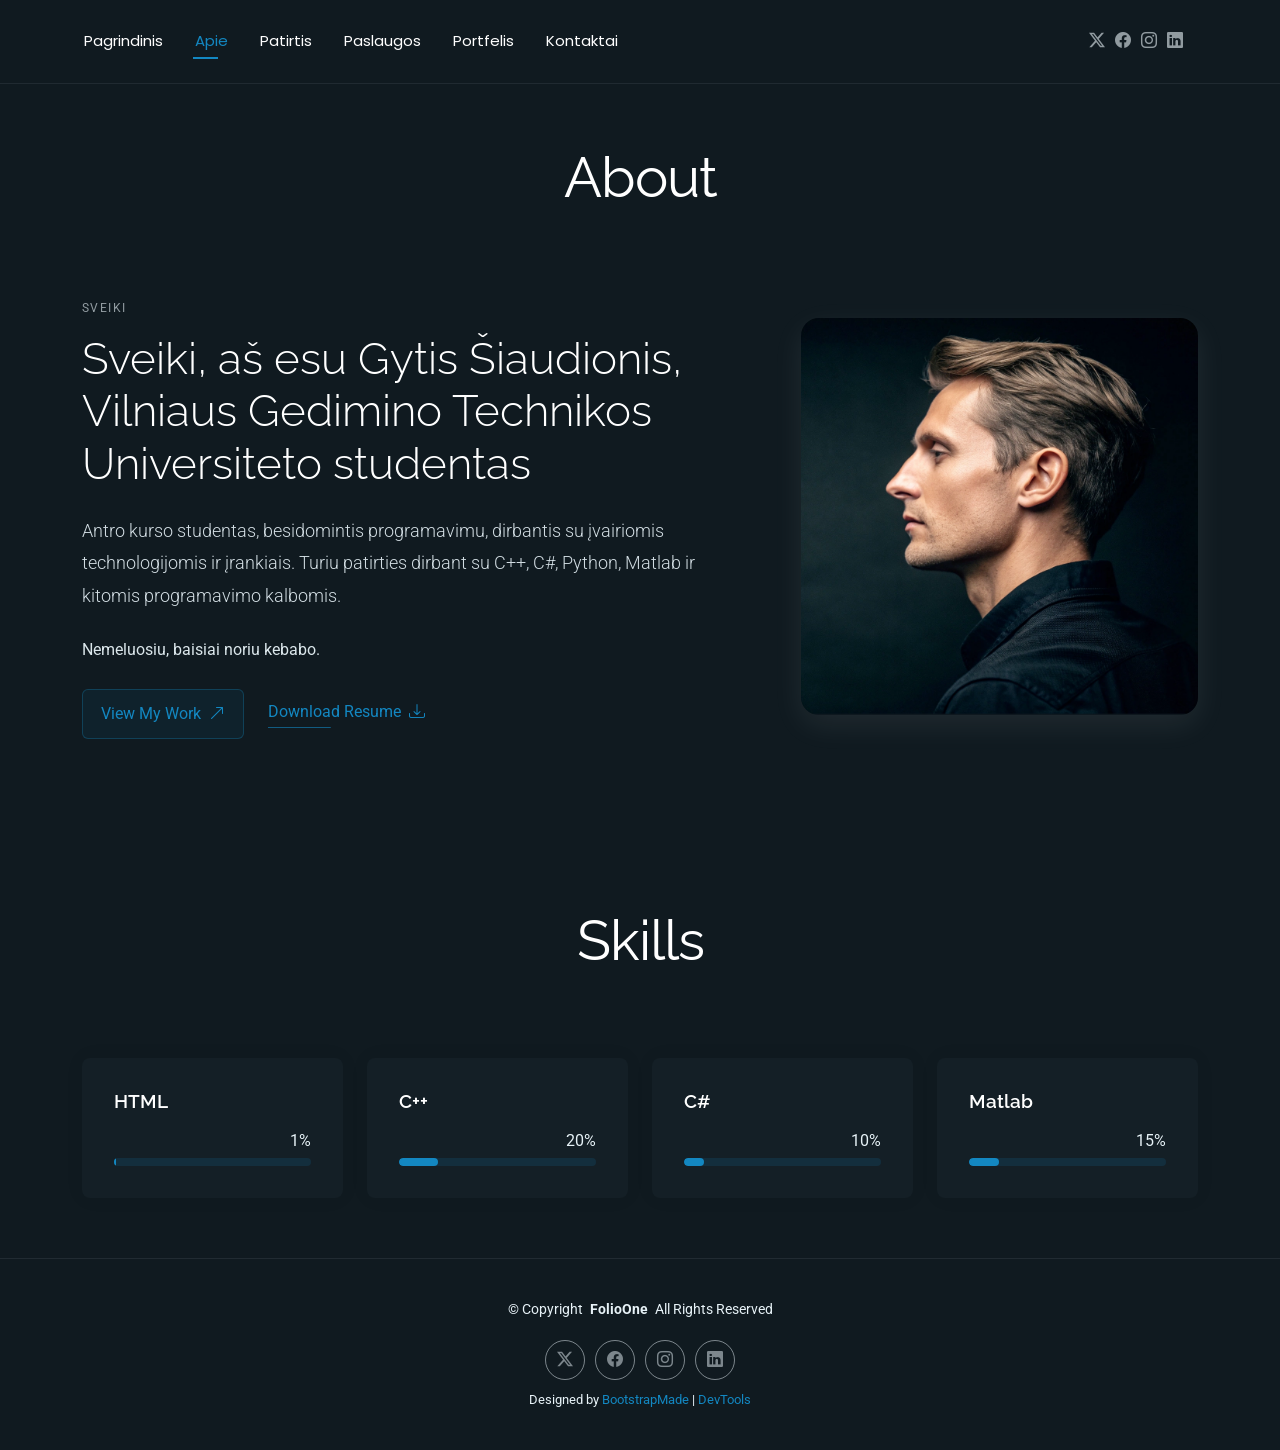
==== commit 4e9445fe: "Updated index and about" ====
--- a/about.html
+++ b/about.html
@@ -48,12 +48,12 @@
 
       <nav id="navmenu" class="navmenu">
         <ul>
-          <li><a href="index.html">Home</a></li>
-          <li><a href="about.html" class="active">About</a></li>
-          <li><a href="resume.html">Resume</a></li>
-          <li><a href="services.html">Services</a></li>
-          <li><a href="portfolio.html">Portfolio</a></li>
-          <li><a href="contact.html">Contact</a></li>
+          <li><a href="index.html">Pagrindinis</a></li>
+          <li><a href="about.html" class="active">Apie</a></li>
+          <li><a href="resume.html">Patirtis</a></li>
+          <li><a href="services.html">Paslaugos</a></li>
+          <li><a href="portfolio.html">Portfelis</a></li>
+          <li><a href="contact.html">Kontaktai</a></li>
         </ul>
         <i class="mobile-nav-toggle d-xl-none bi bi-list"></i>
       </nav>
@@ -84,13 +84,13 @@
         <div class="row align-items-center justify-content-between gy-5 mb-5">
           <div class="col-lg-7" data-aos="fade-right" data-aos-delay="150">
             <div class="intro-content">
-              <span class="eyebrow">Hello there</span>
-              <h2 class="headline">Hi, I'm Brandon - a calm-minded creative developer crafting serene digital journeys</h2>
+              <span class="eyebrow">Sveiki</span>
+              <h2 class="headline">Sveiki, aš esu Gytis Šiaudionis, Vilniaus Gedimino Technikos Universiteto studentas</h2>
               <p class="lead">
-                Lorem ipsum dolor sit amet, consectetur adipiscing elit. Pellentesque habitant morbi tristique senectus et netus. Sed interdum, nunc non feugiat tempor, orci lorem luctus ligula, vitae rutrum nisl lorem non nulla.
+                Antro kurso studentas, besidomintis programavimu, dirbantis su įvairiomis technologijomis ir įrankiais. Turiu patirties dirbant su C++, C#, Python, Matlab ir kitomis programavimo kalbomis.
               </p>
               <p>
-                Integer posuere lacus in mi fringilla, eget luctus risus pulvinar. Curabitur a arcu a nisl tempus sagittis. Aenean varius, tortor sed porttitor dictum, augue eros viverra lectus, at efficitur magna lacus in risus.
+                Nemeluosiu, baisiai noriu kebabo.
               </p>
 
               <div class="cta-group">
@@ -120,7 +120,6 @@
       <!-- Section Title -->
       <div class="container section-title" data-aos="fade-up">
         <h2>Skills</h2>
-        <p>Necessitatibus eius consequatur ex aliquid fuga eum quidem sint consectetur velit. Sed ut perspiciatis unde omnis iste natus error sit voluptatem accusantium doloremque laudantium totam rem aperiam</p>
       </div><!-- End Section Title -->
 
       <div class="container" data-aos="fade-up" data-aos-delay="100">
@@ -130,43 +129,39 @@
           <div class="col-md-6 col-lg-3" data-aos="fade-up" data-aos-delay="100">
             <div class="skill-box">
               <h3>HTML</h3>
-              <p>Sed ut perspiciatis unde omnis iste natus error sit voluptatem.</p>
-              <span class="text-end d-block">90%</span>
-              <div class="progress">
-                <div class="progress-bar" role="progressbar" aria-valuenow="90" aria-valuemin="0" aria-valuemax="100"></div>
+              <span class="text-end d-block">1%</span>
+              <div class="progress">
+                <div class="progress-bar" role="progressbar" aria-valuenow="1" aria-valuemin="0" aria-valuemax="100"></div>
               </div>
             </div>
           </div>
 
           <div class="col-md-6 col-lg-3" data-aos="fade-up" data-aos-delay="200">
             <div class="skill-box">
-              <h3>CSS</h3>
-              <p>Nemo enim ipsam voluptatem quia voluptas sit aspernatur.</p>
-              <span class="text-end d-block">90%</span>
-              <div class="progress">
-                <div class="progress-bar" role="progressbar" aria-valuenow="95" aria-valuemin="0" aria-valuemax="100"></div>
+              <h3>C++</h3>
+              <span class="text-end d-block">20%</span>
+              <div class="progress">
+                <div class="progress-bar" role="progressbar" aria-valuenow="20" aria-valuemin="0" aria-valuemax="100"></div>
               </div>
             </div>
           </div>
 
           <div class="col-md-6 col-lg-3" data-aos="fade-up" data-aos-delay="300">
             <div class="skill-box">
-              <h3>JavaScript</h3>
-              <p>Neque porro quisquam est qui dolorem ipsum quia dolor.</p>
-              <span class="text-end d-block">80%</span>
-              <div class="progress">
-                <div class="progress-bar" role="progressbar" aria-valuenow="80" aria-valuemin="0" aria-valuemax="100"></div>
+              <h3>C#</h3>
+              <span class="text-end d-block">10%</span>
+              <div class="progress">
+                <div class="progress-bar" role="progressbar" aria-valuenow="10" aria-valuemin="0" aria-valuemax="100"></div>
               </div>
             </div>
           </div>
 
           <div class="col-md-6 col-lg-3" data-aos="fade-up" data-aos-delay="400">
             <div class="skill-box">
-              <h3>Photoshop</h3>
-              <p>Quis autem vel eum iure reprehenderit qui in ea voluptate.</p>
-              <span class="text-end d-block">55%</span>
-              <div class="progress">
-                <div class="progress-bar" role="progressbar" aria-valuenow="55" aria-valuemin="0" aria-valuemax="100">
+              <h3>Matlab</h3>
+              <span class="text-end d-block">15%</span>
+              <div class="progress">
+                <div class="progress-bar" role="progressbar" aria-valuenow="15" aria-valuemin="0" aria-valuemax="100">
                 </div>
               </div>
             </div>
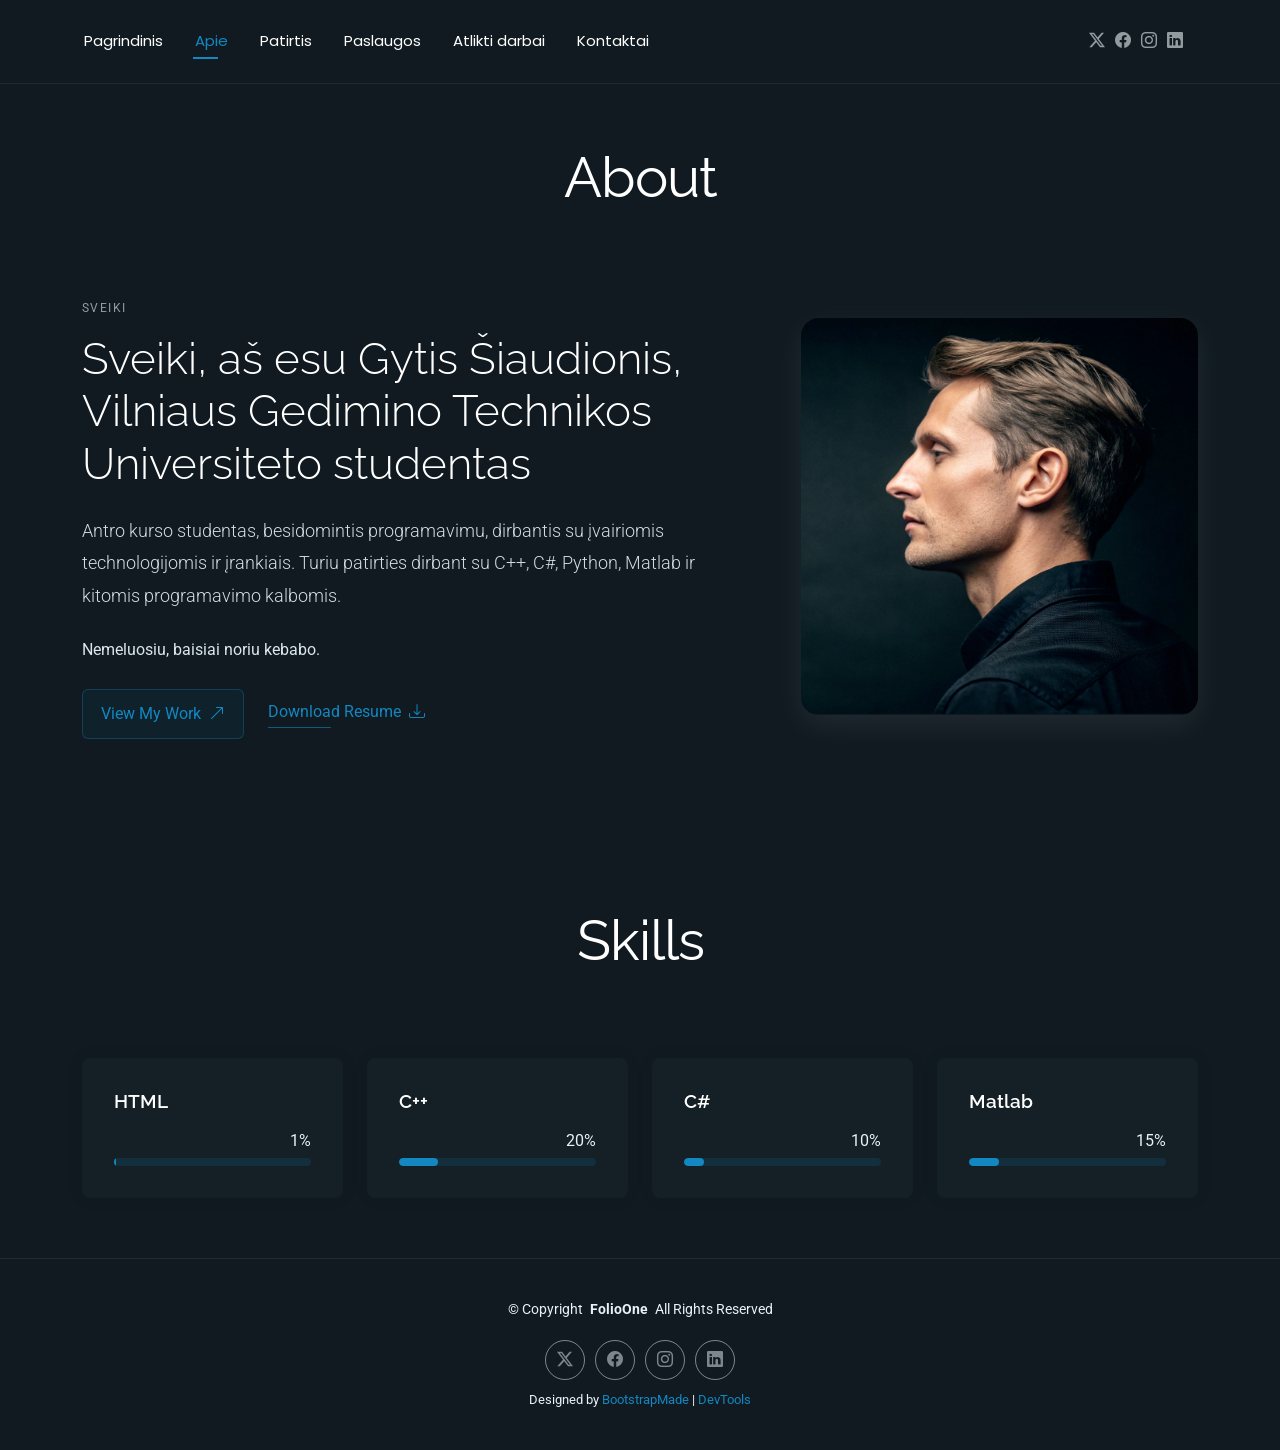
==== commit 2a64ed96: "Labas" ====
--- a/about.html
+++ b/about.html
@@ -4,12 +4,12 @@
 <head>
   <meta charset="utf-8">
   <meta content="width=device-width, initial-scale=1.0" name="viewport">
-  <title>About - FolioOne Bootstrap Template</title>
+  <title>Mano CV</title>
   <meta name="description" content="">
   <meta name="keywords" content="">
 
   <!-- Favicons -->
-  <link href="assets/img/favicon.png" rel="icon">
+  <link href="assets/img/faviconas.jpg" rel="icon">
   <link href="assets/img/apple-touch-icon.png" rel="apple-touch-icon">
 
   <!-- Fonts -->
@@ -52,7 +52,7 @@
           <li><a href="about.html" class="active">Apie</a></li>
           <li><a href="resume.html">Patirtis</a></li>
           <li><a href="services.html">Paslaugos</a></li>
-          <li><a href="portfolio.html">Portfelis</a></li>
+          <li><a href="portfolio.html">Atlikti darbai</a></li>
           <li><a href="contact.html">Kontaktai</a></li>
         </ul>
         <i class="mobile-nav-toggle d-xl-none bi bi-list"></i>
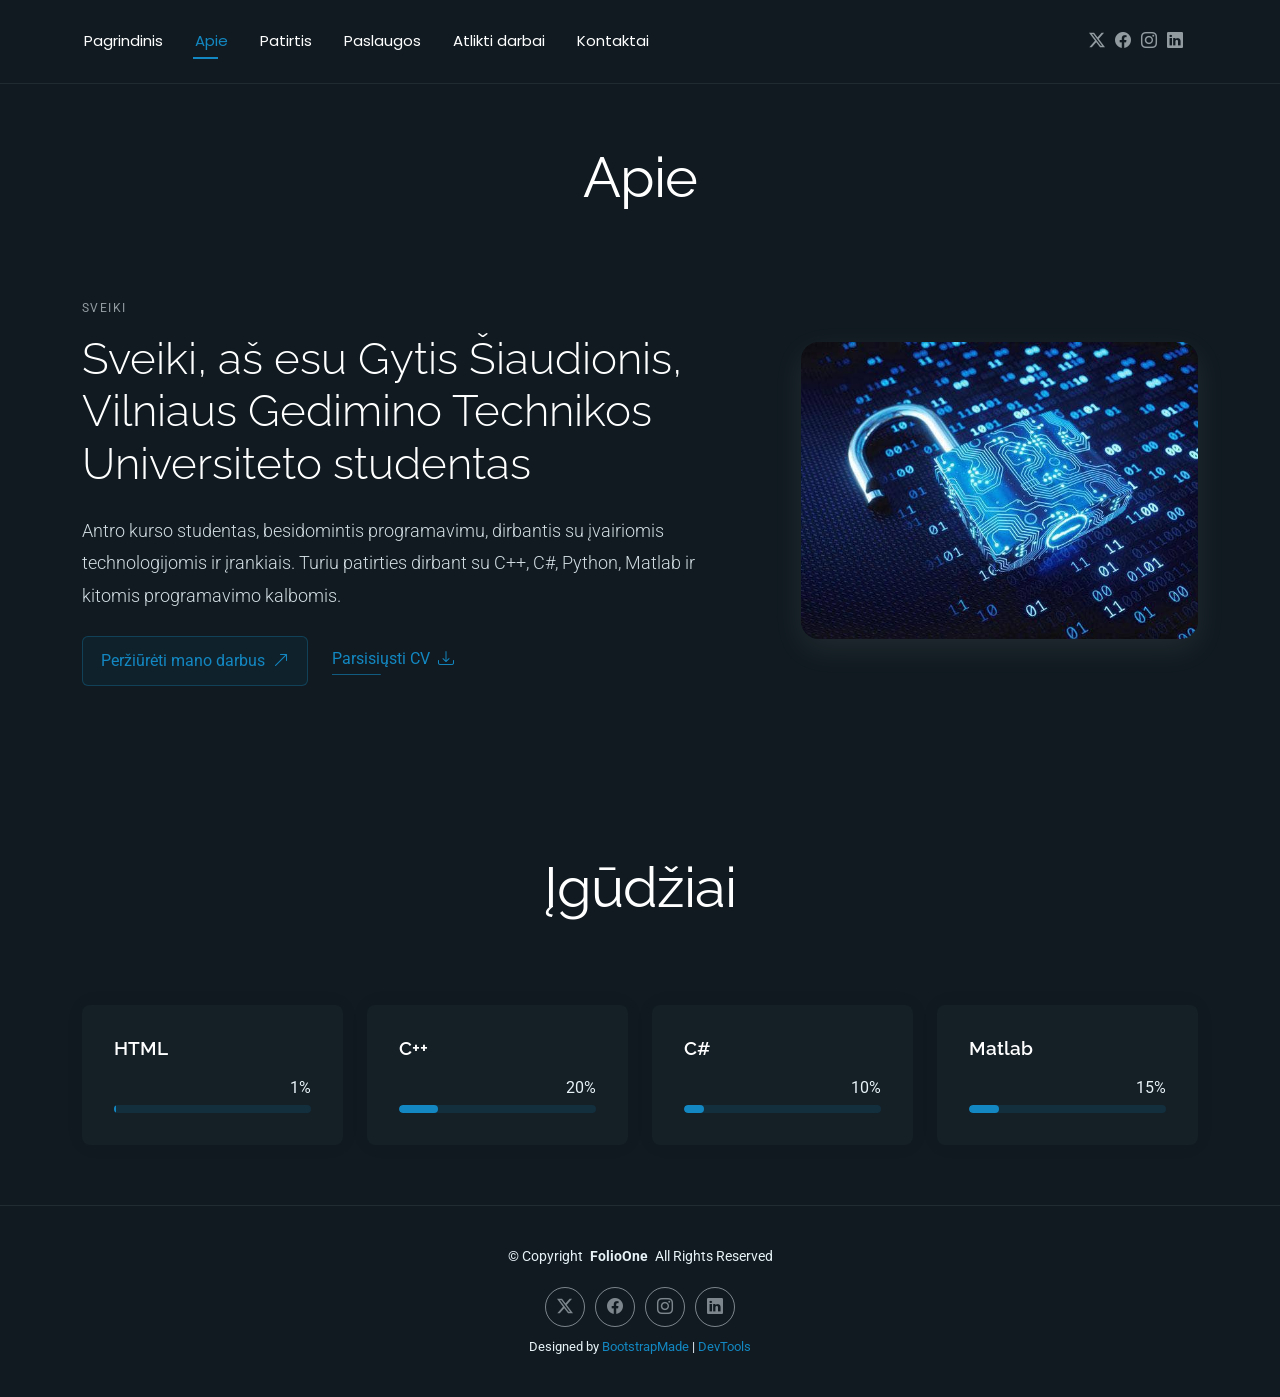
==== commit 6183ef16: "Lab 8" ====
--- a/about.html
+++ b/about.html
@@ -75,7 +75,7 @@
 
       <!-- Section Title -->
       <div class="container section-title" data-aos="fade-up">
-        <h2>About</h2>
+        <h2>Apie</h2>
       </div><!-- End Section Title -->
 
       <div class="container" data-aos="fade-up" data-aos-delay="100">
@@ -90,15 +90,15 @@
                 Antro kurso studentas, besidomintis programavimu, dirbantis su įvairiomis technologijomis ir įrankiais. Turiu patirties dirbant su C++, C#, Python, Matlab ir kitomis programavimo kalbomis.
               </p>
               <p>
-                Nemeluosiu, baisiai noriu kebabo.
+              
               </p>
 
               <div class="cta-group">
                 <a href="#portfolio" class="btn-ghost">
-                  View My Work <i class="bi bi-arrow-up-right"></i>
+                  Peržiūrėti mano darbus <i class="bi bi-arrow-up-right"></i>
                 </a>
                 <a href="#" class="link-underline">
-                  Download Resume <i class="bi bi-download"></i>
+                  Parsisiųsti CV <i class="bi bi-download"></i>
                 </a>
               </div>
             </div>
@@ -106,7 +106,7 @@
 
           <div class="col-lg-5" data-aos="zoom-in" data-aos-delay="250">
             <figure class="profile-figure text-center text-lg-end">
-              <img src="assets/img/profile/profile-square-11.webp" alt="Portrait of Alex" class="img-fluid profile-photo">
+              <img src="assets/img/ApieNuotrauka.jpeg" alt="Nuotrauka Kibernetinis Saugumas (Apie)" class="img-fluid profile-photo">
             </figure>
           </div>
         </div>
@@ -119,7 +119,7 @@
 
       <!-- Section Title -->
       <div class="container section-title" data-aos="fade-up">
-        <h2>Skills</h2>
+        <h2>Įgūdžiai</h2>
       </div><!-- End Section Title -->
 
       <div class="container" data-aos="fade-up" data-aos-delay="100">
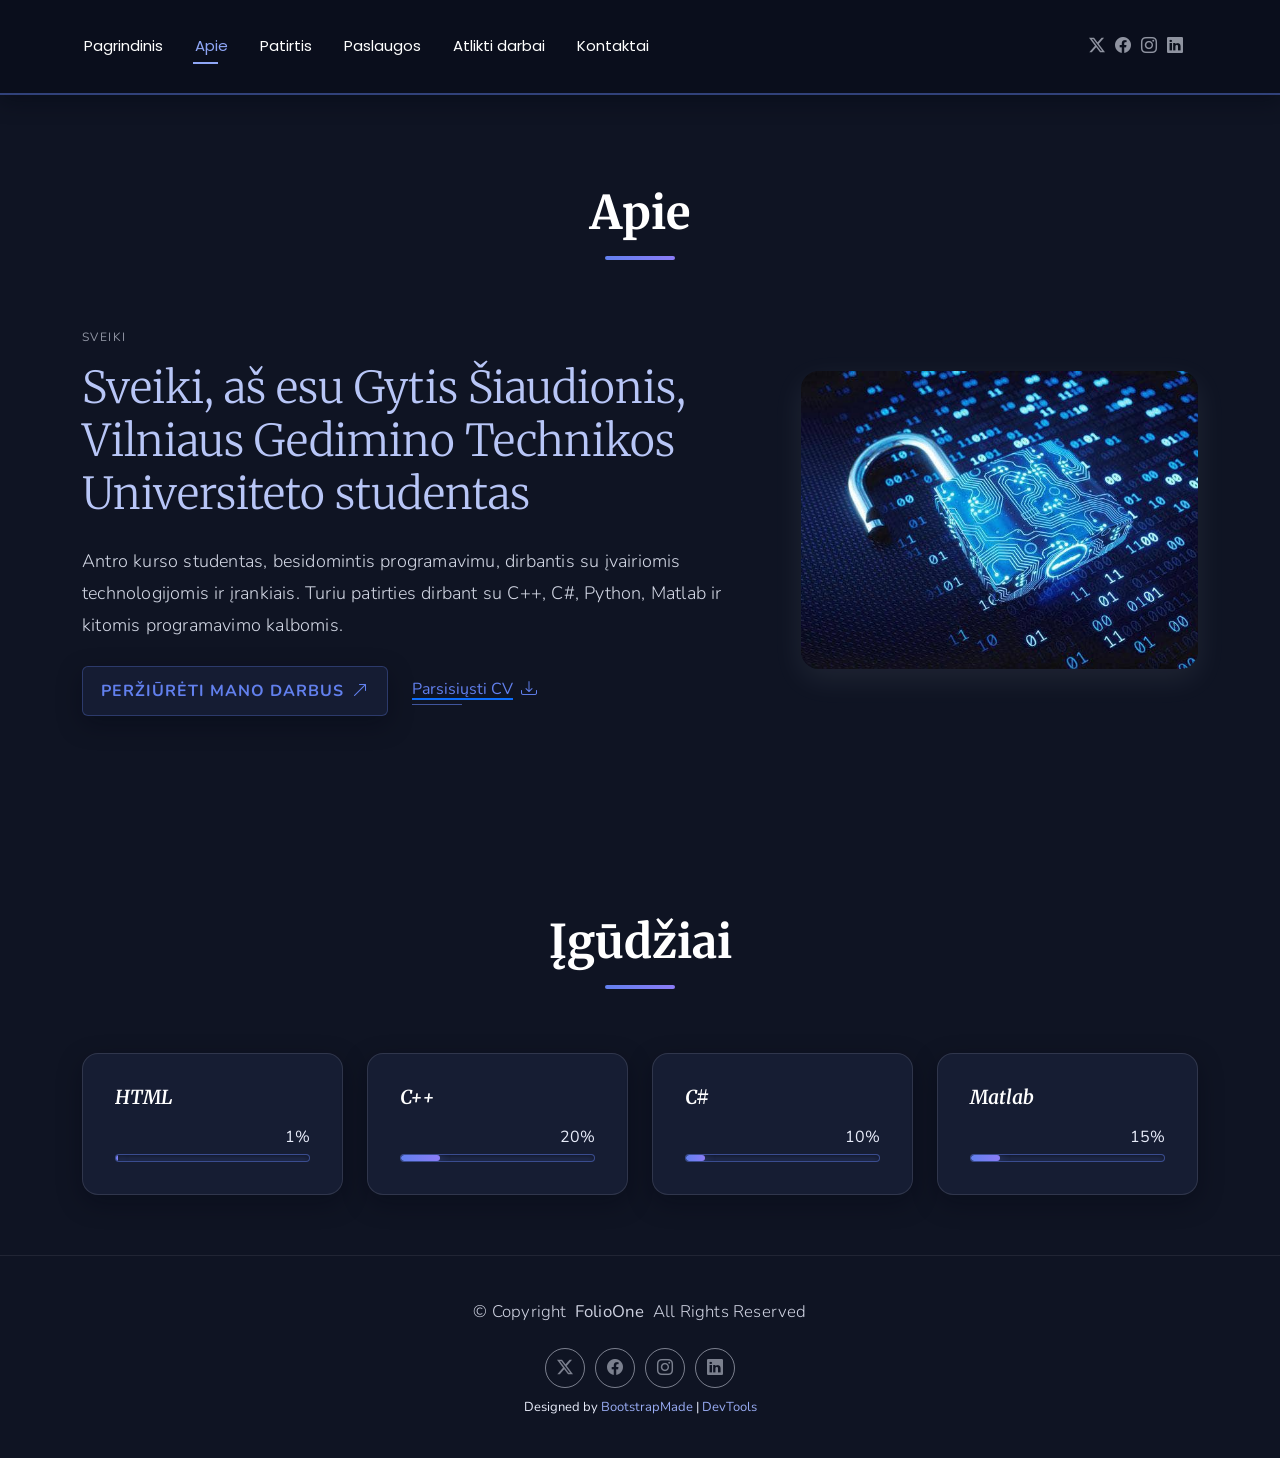
==== commit 356da1b9: "LD9" ====
--- a/about.html
+++ b/about.html
@@ -24,8 +24,14 @@
   <link href="assets/vendor/swiper/swiper-bundle.min.css" rel="stylesheet">
   <link href="assets/vendor/glightbox/css/glightbox.min.css" rel="stylesheet">
 
-  <!-- Main CSS File -->
-  <link href="assets/css/main.css" rel="stylesheet">
+  <!-- Nauji šriftai -->
+<link href="https://fonts.googleapis.com/css2?family=Merriweather:wght@400;700;900&family=Nunito:wght@300;400;600;700&display=swap" rel="stylesheet">
+
+<!-- Main CSS File -->
+<link href="assets/css/main.css" rel="stylesheet">
+
+<!-- Custom CSS File (po main.css) -->
+<link href="assets/css/custom.css" rel="stylesheet">
 
   <!-- =======================================================
   * Template Name: FolioOne
--- a/assets/css/custom.css
+++ b/assets/css/custom.css
@@ -0,0 +1,397 @@
+/*--------------------------------------------------------------
+# Palette: stock blue, nudged toward violet
+  (same variable names as main.css, so everything follows)
+--------------------------------------------------------------*/
+:root {
+  --background-color: #0f1423;
+  --default-color: #e8ecfa;
+  --heading-color: #ffffff;
+  --accent-color: #6280ee;
+  --surface-color: #161d33;
+  --contrast-color: #ffffff;
+
+  --nav-hover-color: #8fa6f6;
+  --nav-mobile-background-color: #252e52;
+  --nav-dropdown-background-color: #0a0e1b;
+  --nav-dropdown-hover-color: #8fa6f6;
+
+  /* extra tokens used only in this file */
+  --accent-2: #8b7cf6;            /* violet partner for gradients */
+  --radius: 16px;                 /* one roundness for all blocks */
+  --shadow-soft: 0 8px 24px rgba(4, 7, 18, 0.35);
+  --shadow-lift: 0 14px 34px color-mix(in srgb, var(--accent-color), transparent 72%);
+}
+
+.light-background {
+  --background-color: #151b30;
+  --surface-color: #2a3358;
+}
+
+/*--------------------------------------------------------------
+# 2. Typography
+--------------------------------------------------------------*/
+
+/* 2a. Font family (main.css reads these variables) */
+:root {
+  --default-font: "Nunito", system-ui, -apple-system, "Segoe UI", Arial, sans-serif;
+  --heading-font: "Merriweather", Georgia, serif;
+}
+
+/* 2b. Headings */
+h1 {
+  font-size: 2.8rem;
+  font-weight: 900;
+  letter-spacing: -0.5px;
+  color: var(--heading-color);
+}
+
+h2 {
+  font-size: 2.2rem;
+  font-weight: 700;
+  color: color-mix(in srgb, var(--accent-color), #fff 55%);
+}
+
+h3 {
+  font-size: 1.5rem;
+  font-weight: 700;
+  font-style: italic;
+  color: var(--heading-color);
+}
+
+h4 {
+  font-size: 1.15rem;
+  font-weight: 700;
+  text-transform: uppercase;
+  letter-spacing: 1px;
+  color: color-mix(in srgb, var(--accent-color), #fff 35%);
+}
+
+h5 {
+  font-size: 1.05rem;
+  font-weight: 700;
+  color: color-mix(in srgb, var(--accent-color), #fff 35%);
+}
+
+h6 {
+  font-size: 0.9rem;
+  font-weight: 700;
+  text-transform: uppercase;
+  letter-spacing: 2px;
+  color: color-mix(in srgb, var(--default-color), transparent 40%);
+}
+
+.section-title h2 {
+  font-size: 2.9rem;
+  font-weight: 700;
+  letter-spacing: 0;
+  color: var(--heading-color);
+}
+
+/* short gradient bar under section titles */
+.section-title h2::after {
+  content: "";
+  display: block;
+  width: 70px;
+  height: 4px;
+  margin: 1rem auto 0;
+  border-radius: 4px;
+  background: linear-gradient(90deg, var(--accent-color), var(--accent-2));
+}
+
+/* 2c. Paragraphs */
+p {
+  font-size: 1.05rem;
+  line-height: 1.9;
+  font-weight: 300;
+  letter-spacing: 0.2px;
+  color: color-mix(in srgb, var(--default-color), transparent 12%);
+}
+
+/*--------------------------------------------------------------
+# 3. Buttons and links
+--------------------------------------------------------------*/
+
+/* 3a. Buttons (+ :hover, :active) */
+.btn,
+.btn-primary,
+.btn-view-project,
+.btn-next-project,
+.cta-group .btn-ghost {
+  background: linear-gradient(135deg, var(--accent-color), var(--accent-2));
+  color: var(--contrast-color);
+  border: 2px solid transparent;
+  border-radius: 10px;
+  padding: 12px 28px;
+  font-weight: 700;
+  text-transform: uppercase;
+  letter-spacing: 1px;
+  box-shadow: var(--shadow-soft);
+  transition: all 0.25s ease;
+}
+
+.btn:hover,
+.btn-primary:hover,
+.btn-view-project:hover,
+.btn-next-project:hover,
+.cta-group .btn-ghost:hover {
+  background: transparent;
+  color: color-mix(in srgb, var(--accent-color), #fff 40%);
+  border-color: var(--accent-color);
+  box-shadow: var(--shadow-lift);
+  transform: translateY(-3px);
+}
+
+.btn:active,
+.btn-primary:active,
+.btn-view-project:active,
+.btn-next-project:active,
+.cta-group .btn-ghost:active {
+  background: color-mix(in srgb, var(--accent-color), #000 30%);
+  color: var(--contrast-color);
+  border-color: color-mix(in srgb, var(--accent-color), #000 30%);
+  box-shadow: none;
+  transform: translateY(2px);
+}
+
+/* 3b. Links */
+a {
+  color: color-mix(in srgb, var(--accent-color), #fff 35%);
+  text-decoration: underline;
+  text-decoration-color: transparent;
+  text-underline-offset: 4px;
+  text-decoration-thickness: 2px;
+  transition: all 0.25s ease;
+}
+
+a:hover {
+  color: var(--nav-hover-color);
+  text-decoration-color: var(--accent-2);
+}
+
+a:active {
+  color: var(--contrast-color);
+  text-decoration-color: var(--contrast-color);
+}
+
+/*--------------------------------------------------------------
+# 4. Layout: margin / padding / block styling
+--------------------------------------------------------------*/
+
+/* 4a. Spacing in About, Resume, Portfolio */
+section.about {
+  padding: 90px 0;
+}
+
+section.resume {
+  padding: 80px 0;
+}
+
+section.resume .resume-item {
+  margin-bottom: 3.5rem;
+}
+
+section.portfolio {
+  padding: 90px 0 70px;
+}
+
+section.portfolio .portfolio-card {
+  margin-bottom: 36px;
+}
+
+.section-title {
+  padding-bottom: 40px;
+}
+
+@media (max-width: 767.98px) {
+  section.about,
+  section.resume,
+  section.portfolio {
+    padding: 60px 0;
+  }
+}
+
+/* 4b. Content blocks: border, radius, shadow
+   (same border recipe main.css uses for .skill-item) */
+.about .skill-item,
+.skills .skill-box,
+.services .service-item,
+.portfolio .portfolio-card {
+  border: 1px solid color-mix(in srgb, var(--default-color), transparent 88%);
+  border-radius: var(--radius);
+  box-shadow: var(--shadow-soft);
+}
+
+.skills .skill-box:hover,
+.portfolio .portfolio-card:hover,
+.services .service-item:hover {
+  border-color: color-mix(in srgb, var(--accent-color), transparent 55%);
+  box-shadow: var(--shadow-lift);
+}
+
+/* resume: keep main.css timeline line + dots, restyle the entries */
+.resume .resume-item article {
+  background: color-mix(in srgb, var(--surface-color), transparent 40%);
+  border: 1px solid color-mix(in srgb, var(--default-color), transparent 90%);
+  border-radius: var(--radius);
+  padding: 1.25rem 1.5rem;
+  box-shadow: var(--shadow-soft);
+}
+
+/*--------------------------------------------------------------
+# 5. Two restyled components (appearance only)
+   (1) Header / navigation bar   (2) Progress bars
+--------------------------------------------------------------*/
+
+/* 5-1. Header: works with main.css's scroll behavior */
+.header,
+.scrolled .header {
+  --background-color: rgba(10, 14, 27, 0.82);
+  backdrop-filter: blur(10px);
+  -webkit-backdrop-filter: blur(10px);
+  padding: 20px 0;
+  border-bottom: 2px solid color-mix(in srgb, var(--accent-color), transparent 55%);
+  box-shadow: 0 6px 20px rgba(4, 7, 18, 0.45);
+}
+
+/* 5-2. Progress bars: keeps main.css width animation untouched */
+.progress {
+  height: 14px;
+  background-color: color-mix(in srgb, var(--accent-color), transparent 88%);
+  border: 1px solid color-mix(in srgb, var(--accent-color), transparent 60%);
+  border-radius: 6px;
+  box-shadow: inset 0 2px 5px rgba(0, 0, 0, 0.45);
+}
+
+.progress .progress-bar {
+  background-image: linear-gradient(90deg, var(--accent-color), var(--accent-2)) !important;
+  border-radius: 6px;
+  box-shadow: 0 0 12px color-mix(in srgb, var(--accent-color), transparent 55%);
+}
+/*--------------------------------------------------------------
+# Sąrašų stiliai (services.html)
+--------------------------------------------------------------*/
+
+/* 1a. Nenumeruotas sąrašas: pseudo-elementas ::before vietoj taškelių */
+.services .service-content ul {
+  list-style: none;
+  padding-left: 0;
+  margin: 0;
+}
+
+.services .service-content ul > li {
+  position: relative;
+  padding: 0.4rem 0 0.4rem 1.8rem;
+}
+
+.services .service-content ul > li::before {
+  content: "\F285"; /* Bootstrap Icons: chevron-right */
+  font-family: "bootstrap-icons";
+  position: absolute;
+  left: 0;
+  top: 0.45rem;
+  color: var(--accent-2);
+  font-size: 0.9rem;
+  transition: transform 0.25s ease;
+}
+
+.services .service-content ul > li:hover::before {
+  transform: translateX(4px);
+}
+
+/* 1a. Numeruotas sąrašas: CSS skaitikliai (counters) */
+.services .service-content ol {
+  list-style: none;
+  padding-left: 0;
+  margin: 0;
+  counter-reset: etapai;
+}
+
+.services .service-content ol > li {
+  counter-increment: etapai;
+  position: relative;
+  padding: 0.5rem 0 0.5rem 3rem;
+}
+
+.services .service-content ol > li::before {
+  content: counter(etapai);
+  position: absolute;
+  left: 0;
+  top: 0.4rem;
+  width: 2rem;
+  height: 2rem;
+  display: flex;
+  align-items: center;
+  justify-content: center;
+  border-radius: 50%;
+  background: linear-gradient(135deg, var(--accent-color), var(--accent-2));
+  color: var(--contrast-color);
+  font-weight: 700;
+  font-size: 0.9rem;
+}
+
+/* 1b. Įdėtinis sąrašas: kitoks nei pagrindinis */
+.services .service-content ul ul {
+  margin: 0.4rem 0 0.2rem 0.2rem;
+  padding-left: 0.5rem;
+  border-left: 2px dashed color-mix(in srgb, var(--accent-color), transparent 50%);
+}
+
+.services .service-content ul ul > li {
+  padding: 0.2rem 0 0.2rem 1.4rem;
+  font-size: 0.92rem;
+  font-style: italic;
+  color: color-mix(in srgb, var(--default-color), transparent 30%);
+}
+
+.services .service-content ul ul > li::before {
+  content: "\F287"; /* Bootstrap Icons: dot */
+  top: 0.15rem;
+  font-size: 1.1rem;
+  color: color-mix(in srgb, var(--accent-color), #fff 30%);
+}
+
+/*--------------------------------------------------------------
+# Lentelės stiliai (services.html)
+--------------------------------------------------------------*/
+.services-table {
+  width: 100%;
+  border-collapse: collapse;
+}
+
+/* 2a. Antraštinė eilutė: išsiskiria iš duomenų */
+.services-table thead th {
+  background: linear-gradient(90deg, var(--accent-color), var(--accent-2));
+  color: var(--contrast-color);
+  font-family: var(--heading-font);
+  font-size: 0.95rem;
+  text-transform: uppercase;
+  letter-spacing: 1.5px;
+  border-bottom: 3px solid var(--accent-2);
+}
+
+/* 2c. Vienodi vidiniai tarpai ir turinio lygiavimas centre */
+.services-table th,
+.services-table td {
+  padding: 1rem 1.25rem;
+  text-align: center;
+  vertical-align: middle;
+}
+
+/* 2b. „Zebra“ stilius */
+.services-table tbody tr:nth-child(odd) {
+  background-color: color-mix(in srgb, var(--accent-color), transparent 92%);
+}
+
+.services-table tbody tr:nth-child(even) {
+  background-color: color-mix(in srgb, var(--surface-color), #000 20%);
+}
+
+/* 2b. Eilutės :hover efektas */
+.services-table tbody tr {
+  transition: background-color 0.25s ease, transform 0.25s ease;
+}
+
+.services-table tbody tr:hover {
+  background-color: color-mix(in srgb, var(--accent-color), transparent 75%);
+  transform: scale(1.01);
+}
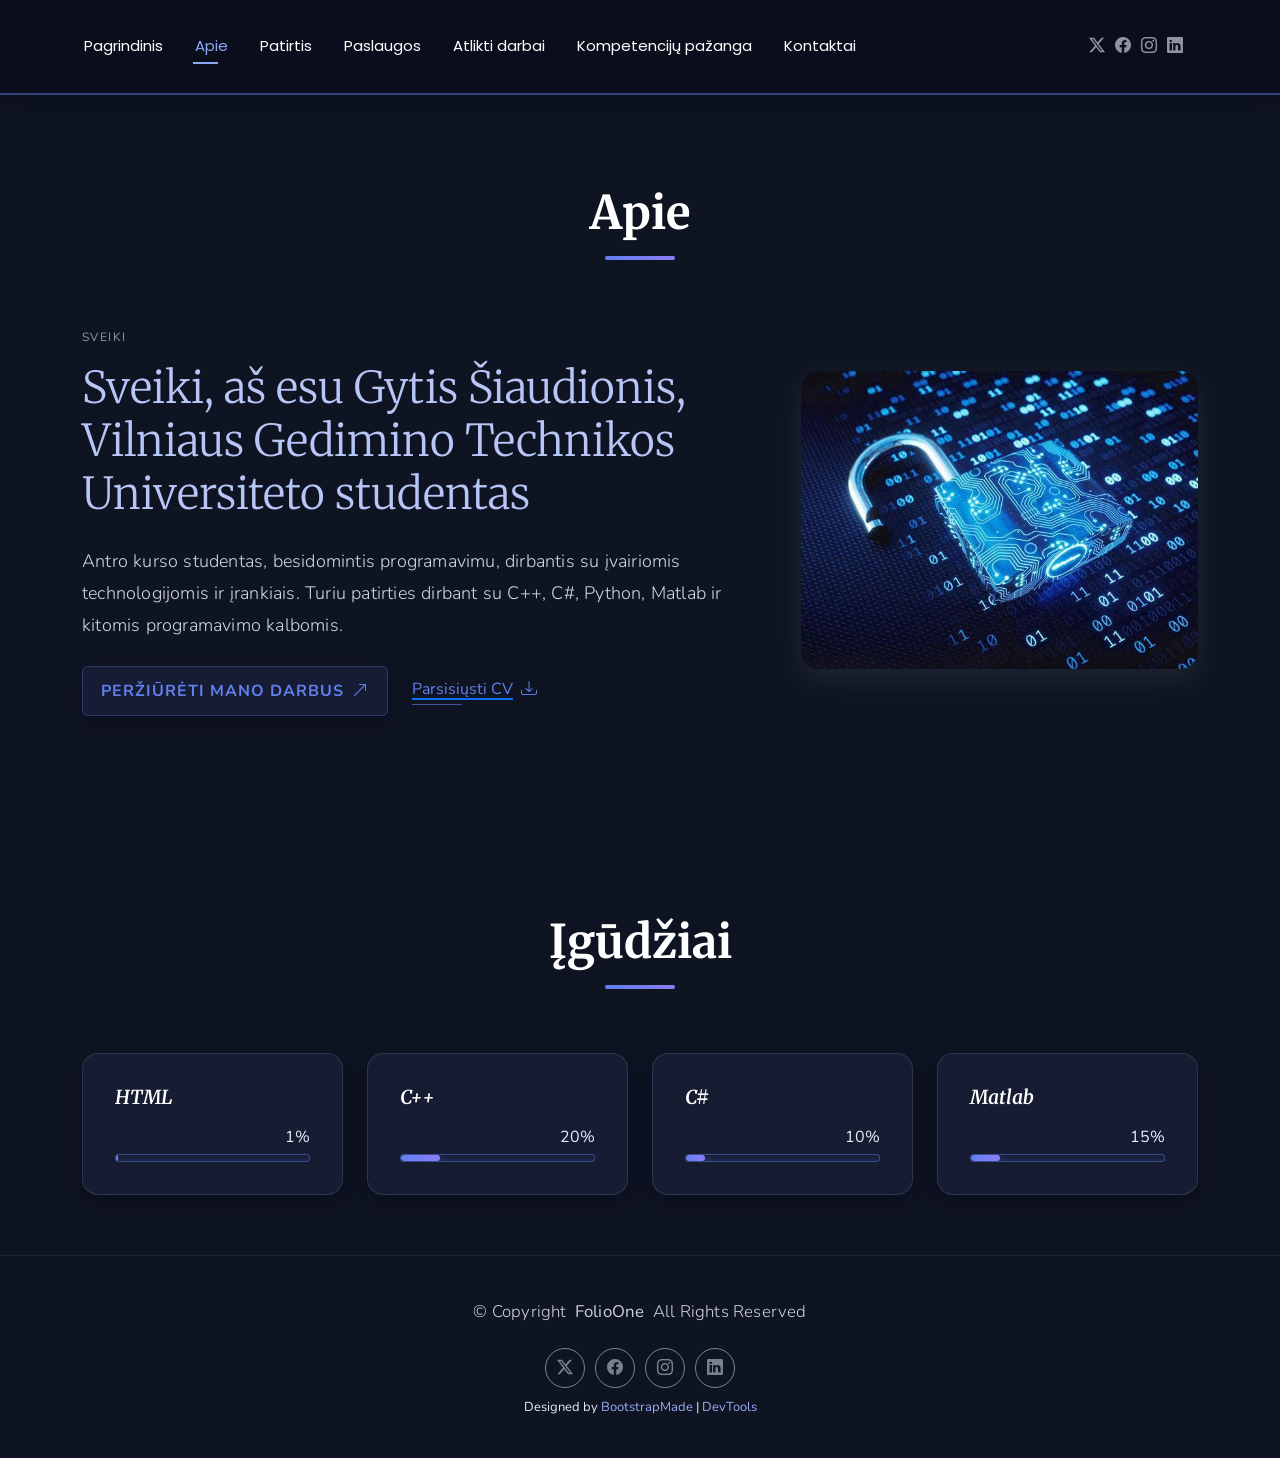
==== commit 402c01fa: "ld10" ====
--- a/about.html
+++ b/about.html
@@ -59,6 +59,7 @@
           <li><a href="resume.html">Patirtis</a></li>
           <li><a href="services.html">Paslaugos</a></li>
           <li><a href="portfolio.html">Atlikti darbai</a></li>
+          <li><a href="competence.html">Kompetencijų pažanga</a></li>
           <li><a href="contact.html">Kontaktai</a></li>
         </ul>
         <i class="mobile-nav-toggle d-xl-none bi bi-list"></i>
--- a/assets/css/custom.css
+++ b/assets/css/custom.css
@@ -394,4 +394,386 @@
 .services-table tbody tr:hover {
   background-color: color-mix(in srgb, var(--accent-color), transparent 75%);
   transform: scale(1.01);
+}
+/*--------------------------------------------------------------
+# LD10: Kompetencijų pažangos modulis (competence.html)
+--------------------------------------------------------------*/
+.competence {
+  --kp-planned: #f5a524;
+  --kp-learning: var(--accent-color);
+  --kp-done: #34c38f;
+}
+
+.competence .section-title h2 i {
+  color: var(--accent-2);
+  margin-right: 0.4rem;
+}
+
+/* Bendras skydelis */
+.competence .kp-panel {
+  background: var(--surface-color);
+  border: 1px solid color-mix(in srgb, var(--default-color), transparent 88%);
+  border-radius: var(--radius);
+  box-shadow: var(--shadow-soft);
+  padding: 1.5rem;
+  display: grid;
+  gap: 1.5rem;
+  margin-bottom: 2rem;
+}
+
+/* 3. XP, lygis, rangas */
+.competence .kp-summary {
+  display: grid;
+  grid-template-columns: repeat(3, 1fr);
+  gap: 1rem;
+}
+
+.competence .kp-stat-card {
+  display: flex;
+  align-items: center;
+  gap: 1rem;
+  padding: 1rem 1.25rem;
+  border-radius: 12px;
+  border: 1px solid transparent;
+}
+
+.competence .kp-stat-card i {
+  display: flex;
+  align-items: center;
+  justify-content: center;
+  width: 46px;
+  height: 46px;
+  flex-shrink: 0;
+  border-radius: 10px;
+  font-size: 1.4rem;
+}
+
+.competence .kp-label {
+  display: block;
+  font-size: 0.85rem;
+  color: color-mix(in srgb, var(--default-color), transparent 35%);
+}
+
+.competence .kp-value {
+  font-family: var(--heading-font);
+  font-size: 1.5rem;
+  color: var(--heading-color);
+}
+
+.competence .kp-xp {
+  background: color-mix(in srgb, var(--accent-color), transparent 88%);
+  border-color: color-mix(in srgb, var(--accent-color), transparent 70%);
+}
+.competence .kp-xp i {
+  background: color-mix(in srgb, var(--accent-color), transparent 75%);
+  color: var(--accent-color);
+}
+
+.competence .kp-level {
+  background: color-mix(in srgb, var(--accent-2), transparent 88%);
+  border-color: color-mix(in srgb, var(--accent-2), transparent 70%);
+}
+.competence .kp-level i {
+  background: color-mix(in srgb, var(--accent-2), transparent 75%);
+  color: var(--accent-2);
+}
+
+.competence .kp-rank {
+  background: color-mix(in srgb, var(--kp-done), transparent 88%);
+  border-color: color-mix(in srgb, var(--kp-done), transparent 70%);
+}
+.competence .kp-rank i {
+  background: color-mix(in srgb, var(--kp-done), transparent 75%);
+  color: var(--kp-done);
+}
+
+/* 4. Progreso juosta (reikšmė nustatoma čia; JS ją keis 12 LD) */
+.competence .kp-progress-head {
+  display: flex;
+  justify-content: space-between;
+  font-weight: 600;
+  margin-bottom: 0.5rem;
+}
+
+.competence .kp-progress {
+  height: 22px;
+  border-radius: 999px;
+  background: color-mix(in srgb, var(--default-color), transparent 88%);
+  overflow: hidden;
+}
+
+.competence .kp-progress-fill {
+  width: 60%;
+  height: 100%;
+  display: flex;
+  align-items: center;
+  justify-content: flex-end;
+  padding-right: 10px;
+  border-radius: 999px;
+  background: linear-gradient(90deg, var(--accent-color), var(--accent-2));
+  color: var(--contrast-color);
+  font-size: 0.8rem;
+  font-weight: 700;
+  transition: width 0.6s ease;
+}
+
+/* 5. Statistika */
+.competence .kp-stats {
+  display: flex;
+  justify-content: space-around;
+  flex-wrap: wrap;
+  gap: 1rem;
+  padding-top: 1.25rem;
+  border-top: 1px solid color-mix(in srgb, var(--default-color), transparent 88%);
+}
+
+.competence .kp-stats-item i {
+  color: var(--accent-color);
+  margin-right: 0.4rem;
+}
+
+.competence .kp-stats-item strong {
+  color: var(--heading-color);
+}
+
+/* 2. Skill Kanban lenta (Grid) */
+.competence .kp-board {
+  display: grid;
+  grid-template-columns: repeat(3, 1fr);
+  gap: 1.5rem;
+  align-items: start;
+}
+
+.competence .kp-column {
+  background: color-mix(in srgb, var(--surface-color), transparent 30%);
+  border: 1px solid color-mix(in srgb, var(--default-color), transparent 90%);
+  border-top: 4px solid var(--kp-col);
+  border-radius: var(--radius);
+  box-shadow: var(--shadow-soft);
+  padding: 1rem;
+  min-height: 220px;
+}
+
+.competence .kp-planned  { --kp-col: var(--kp-planned); }
+.competence .kp-learning { --kp-col: var(--kp-learning); }
+.competence .kp-done     { --kp-col: var(--kp-done); }
+
+.competence .kp-column-head {
+  display: flex;
+  align-items: center;
+  justify-content: space-between;
+  padding: 0.25rem 0.5rem 1rem;
+}
+
+.competence .kp-column-head h3 {
+  margin: 0;
+  font-size: 1.15rem;
+  font-style: normal;
+  color: var(--kp-col);
+}
+
+.competence .kp-column-head h3 i {
+  margin-right: 0.4rem;
+}
+
+.competence .kp-count {
+  min-width: 28px;
+  height: 28px;
+  display: flex;
+  align-items: center;
+  justify-content: center;
+  border-radius: 50%;
+  background: color-mix(in srgb, var(--kp-col), transparent 80%);
+  color: var(--kp-col);
+  font-weight: 700;
+  font-size: 0.85rem;
+}
+
+.competence .kp-cards {
+  display: flex;
+  flex-direction: column;
+  gap: 0.85rem;
+}
+
+/* Įgūdžių kortelės (Flexbox) */
+.competence .kp-card {
+  display: flex;
+  align-items: center;
+  gap: 0.9rem;
+  padding: 0.9rem 1rem;
+  background: var(--surface-color);
+  border: 1px solid color-mix(in srgb, var(--default-color), transparent 90%);
+  border-radius: 12px;
+  transition: transform 0.25s ease, box-shadow 0.25s ease, border-color 0.25s ease;
+}
+
+.competence .kp-card:hover {
+  transform: translateY(-4px);
+  border-color: color-mix(in srgb, var(--kp-col), transparent 40%);
+  box-shadow: 0 10px 24px color-mix(in srgb, var(--kp-col), transparent 78%);
+}
+
+.competence .kp-card-icon {
+  display: flex;
+  align-items: center;
+  justify-content: center;
+  width: 44px;
+  height: 44px;
+  flex-shrink: 0;
+  border-radius: 10px;
+  background: color-mix(in srgb, var(--kp-col), transparent 82%);
+  color: var(--kp-col);
+  font-size: 1.3rem;
+}
+
+.competence .kp-card h4 {
+  margin: 0 0 0.4rem;
+  font-size: 1rem;
+  text-transform: none;
+  letter-spacing: 0;
+  color: var(--heading-color);
+}
+
+.competence .kp-card-meta {
+  display: flex;
+  flex-wrap: wrap;
+  align-items: center;
+  gap: 0.5rem;
+}
+
+.competence .kp-status,
+.competence .kp-xp-pill {
+  font-size: 0.75rem;
+  padding: 3px 10px;
+  border-radius: 20px;
+  font-weight: 600;
+}
+
+.competence .kp-status {
+  background: color-mix(in srgb, var(--kp-col), transparent 82%);
+  color: var(--kp-col);
+}
+
+.competence .kp-xp-pill {
+  background: color-mix(in srgb, var(--default-color), transparent 88%);
+  color: var(--default-color);
+}
+
+/* Adaptyvumas */
+@media (max-width: 991.98px) {
+  .competence .kp-summary,
+  .competence .kp-board {
+    grid-template-columns: 1fr;
+  }
+}
+
+/*--------------------------------------------------------------
+# Papildoma: "Paslaugų" animuotas gradientinis fonas
+--------------------------------------------------------------*/
+.services.section {
+  background: linear-gradient(-45deg, #0f1423, #1f2a5c, #3b2f7a, #12304f);
+  background-size: 400% 400%;
+  animation: services-gradient 16s ease infinite;
+}
+
+@keyframes services-gradient {
+  0%   { background-position: 0% 50%; }
+  50%  { background-position: 100% 50%; }
+  100% { background-position: 0% 50%; }
+}
+
+/*--------------------------------------------------------------
+# Papildoma: "Apie" animuotos CSS figūros
+--------------------------------------------------------------*/
+.about.section {
+  position: relative;
+}
+
+.about.section > .container {
+  position: relative;
+  z-index: 1;
+}
+
+.about-shapes {
+  position: absolute;
+  inset: 0;
+  overflow: hidden;
+  pointer-events: none;
+  z-index: 0;
+}
+
+.about-shapes .shape {
+  position: absolute;
+  opacity: 0.35;
+}
+
+/* apskritimas: plūduriavimas */
+.about-shapes .shape-circle {
+  width: 120px;
+  height: 120px;
+  top: 8%;
+  left: 4%;
+  border: 6px solid var(--accent-color);
+  border-radius: 50%;
+  animation: shape-float 7s ease-in-out infinite;
+}
+
+/* kvadratas: sukimasis */
+.about-shapes .shape-square {
+  width: 70px;
+  height: 70px;
+  top: 58%;
+  right: 6%;
+  border-radius: 12px;
+  background: linear-gradient(135deg, var(--accent-color), var(--accent-2));
+  animation: shape-rotate 12s linear infinite;
+}
+
+/* trikampis: didėjimas / mažėjimas */
+.about-shapes .shape-triangle {
+  width: 0;
+  height: 0;
+  bottom: 6%;
+  left: 18%;
+  border-left: 45px solid transparent;
+  border-right: 45px solid transparent;
+  border-bottom: 78px solid var(--accent-2);
+  animation: shape-pulse 4s ease-in-out infinite;
+}
+
+/* mažas taškas: plūduriavimas kita kryptimi */
+.about-shapes .shape-dot {
+  width: 36px;
+  height: 36px;
+  top: 14%;
+  right: 12%;
+  border-radius: 50%;
+  background: var(--accent-2);
+  animation: shape-float-x 9s ease-in-out infinite;
+}
+
+@keyframes shape-float {
+  0%, 100% { transform: translateY(0); }
+  50%      { transform: translateY(-28px); }
+}
+
+@keyframes shape-rotate {
+  to { transform: rotate(360deg); }
+}
+
+@keyframes shape-pulse {
+  0%, 100% { transform: scale(1); }
+  50%      { transform: scale(1.5); }
+}
+
+@keyframes shape-float-x {
+  0%, 100% { transform: translate(0, 0); }
+  50%      { transform: translate(-40px, 24px); }
+}
+
+@media (prefers-reduced-motion: reduce) {
+  .services.section,
+  .about-shapes .shape {
+    animation: none;
+  }
 }
